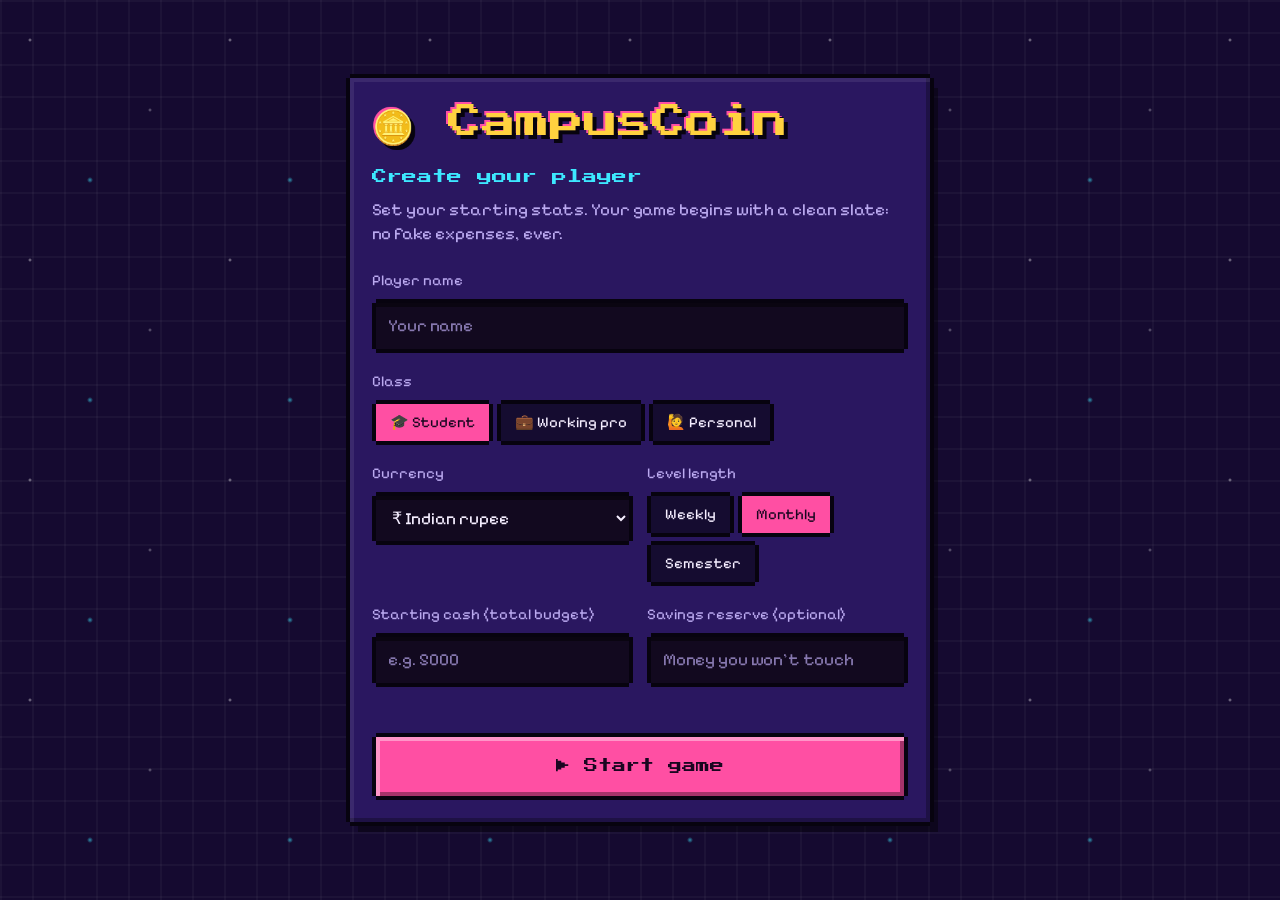
==== index.html @ 266d63a6 "Rename index1.html to index.html" ====
<!DOCTYPE html>
<html lang="en" data-theme="arcade">
<head>
  <link rel="manifest" href="manifest.webmanifest">
  <meta charset="UTF-8">
<meta name="viewport" content="width=device-width, initial-scale=1">
<title>CampusCoin – level up your pocket money</title>
<link rel="preconnect" href="https://fonts.googleapis.com">
<link rel="preconnect" href="https://fonts.gstatic.com" crossorigin>
<link href="https://fonts.googleapis.com/css2?family=Press+Start+2P&family=Pixelify+Sans:wght@400;500;600;700&display=swap" rel="stylesheet">
<style>
/* =====================  GAME THEMES  ===================== */
:root,[data-theme=arcade]{
  --bg:#150A30; --panel:#2A1760; --edge:#07030F; --line:#4A2FA0;
  --ink:#F5EEFF; --ink2:#BBAAF0;
  --primary:#FF4FA3; --on-primary:#1A0620; --accent:#3DE8FF;
  --good:#5BFF8A; --warn:#FFD23F; --bad:#FF5A5F; --xp:#B388FF; --dark:#12091F;
}
[data-theme=forest]{
  --bg:#0C2016; --panel:#1B4030; --edge:#04100A; --line:#2F7A52;
  --ink:#EFFFE8; --ink2:#A9D6B0;
  --primary:#7BE04B; --on-primary:#0A1F0A; --accent:#6CD4FF;
  --good:#7BE04B; --warn:#FFD23F; --bad:#FF6B5E; --xp:#6CD4FF; --dark:#0A1F0A;
}
[data-theme=space]{
  --bg:#060E24; --panel:#112250; --edge:#030816; --line:#2A4BA8;
  --ink:#EAF2FF; --ink2:#9DB4E0;
  --primary:#FFB629; --on-primary:#241500; --accent:#3DA5FF;
  --good:#46F0B0; --warn:#FFB629; --bad:#FF6B81; --xp:#A78BFA; --dark:#050B1E;
}
:root{
  --pixel:'Press Start 2P','Courier New',monospace;
  --body:'Pixelify Sans','Courier New',ui-monospace,monospace;
  --pxedge:0 -4px 0 0 var(--edge),0 4px 0 0 var(--edge),-4px 0 0 0 var(--edge),4px 0 0 0 var(--edge);
  --bevel:inset 4px 4px 0 0 rgba(255,255,255,.08),inset -4px -4px 0 0 rgba(0,0,0,.28);
  --shade:color-mix(in srgb,var(--panel) 50%,#000);
}

*{box-sizing:border-box}
html{scroll-behavior:smooth}
body{
  margin:0;color:var(--ink);font-family:var(--body);font-size:17px;line-height:1.4;-webkit-font-smoothing:none;
  background-color:var(--bg);
  background-image:
    radial-gradient(2px 2px at 30px 40px,rgba(255,255,255,.55),transparent),
    radial-gradient(2px 2px at 150px 110px,rgba(255,255,255,.4),transparent),
    radial-gradient(3px 3px at 90px 180px,color-mix(in srgb,var(--accent) 60%,transparent),transparent),
    linear-gradient(rgba(255,255,255,.035) 2px,transparent 2px),
    linear-gradient(90deg,rgba(255,255,255,.035) 2px,transparent 2px);
  background-size:200px 220px,200px 220px,200px 220px,32px 32px,32px 32px;
}
[hidden]{display:none!important}
button,input,select{font:inherit;color:inherit}
button{cursor:pointer}
:focus-visible{outline:4px solid var(--accent);outline-offset:4px}
h1,h2,h3{font-family:var(--pixel);margin:0;font-weight:400;line-height:1.5}
.muted{color:var(--ink2)} .small{font-size:15px}
.row{display:flex;align-items:center;gap:10px} .between{justify-content:space-between} .wrap{flex-wrap:wrap}

/* panels */
.card{background:var(--panel);padding:22px;margin:4px;box-shadow:var(--pxedge),8px 10px 0 0 rgba(0,0,0,.4),var(--bevel)}
.card h2{font-size:13px;color:var(--warn);text-shadow:2px 2px 0 var(--edge);margin-bottom:18px;letter-spacing:.02em}

/* buttons */
.btn{
  border:0;background:var(--primary);color:var(--on-primary);font-family:var(--pixel);font-size:12px;padding:15px 20px;
  box-shadow:var(--pxedge),inset 4px 4px 0 0 color-mix(in srgb,var(--primary) 60%,#fff),inset -4px -4px 0 0 color-mix(in srgb,var(--primary) 65%,#000);
  transition:transform .06s;margin:4px;
}
.btn:hover{filter:brightness(1.1)}
.btn:active{transform:translateY(4px)}
.btn:disabled{opacity:.45;cursor:not-allowed;filter:none;transform:none}
.btn.sm{font-size:10px;padding:10px 12px}
.btn.sun{background:var(--warn);color:#2A1E00;box-shadow:var(--pxedge),inset 4px 4px 0 0 #FFF0A8,inset -4px -4px 0 0 #B88900}
.btn.ghost{background:var(--shade);color:var(--ink);box-shadow:var(--pxedge),inset 4px 4px 0 0 rgba(255,255,255,.12),inset -4px -4px 0 0 rgba(0,0,0,.35)}
.btn.danger{background:var(--bad);color:var(--dark);box-shadow:var(--pxedge),inset 4px 4px 0 0 #FFB3B6,inset -4px -4px 0 0 #A3262B}
.link{background:none;border:0;color:var(--accent);text-decoration:underline;padding:4px;font-size:15px}

/* fields */
label.f{display:block;font-size:15px;margin-bottom:8px;color:var(--ink2)}
input[type=text],input[type=number],input[type=date],select{
  width:calc(100% - 8px);margin:4px;border:0;border-radius:0;padding:11px 12px;background:var(--dark);color:var(--ink);font-size:17px;
  box-shadow:var(--pxedge),inset 0 4px 0 0 rgba(0,0,0,.45);
}
input:focus,select:focus{outline:none;box-shadow:0 -4px 0 0 var(--accent),0 4px 0 0 var(--accent),-4px 0 0 0 var(--accent),4px 0 0 0 var(--accent),inset 0 4px 0 0 rgba(0,0,0,.45)}
input::placeholder{color:color-mix(in srgb,var(--ink2) 70%,transparent)}
input[type=date]{color-scheme:dark}
.field{margin-bottom:18px}
.two{display:grid;grid-template-columns:1fr 1fr;gap:14px}
.chips{display:flex;flex-wrap:wrap;gap:12px;padding:4px}
.chip{border:0;background:var(--shade);color:var(--ink);padding:8px 14px;font-size:15px;box-shadow:var(--pxedge)}
.chip[aria-pressed=true]{background:var(--primary);color:var(--on-primary)}
.err{color:var(--bad);font-size:15px;min-height:22px;margin:6px 0 0}

/* setup */
#setup{min-height:100vh;display:grid;place-items:center;padding:28px 20px}
.setup-card{width:100%;max-width:580px}
.title-logo{font-family:var(--pixel);font-size:clamp(22px,6vw,34px);color:var(--warn);text-shadow:4px 4px 0 var(--edge),-2px -2px 0 var(--primary);line-height:1.3}
.setup-card h1{font-size:15px;color:var(--accent);margin:22px 0 10px}
.blink{animation:blink 1.1s steps(2,start) infinite}
@keyframes blink{50%{opacity:0}}

/* HUD header */
.hud{max-width:1180px;margin:22px auto 0;padding:14px 18px;display:flex;align-items:center;justify-content:space-between;gap:14px;flex-wrap:wrap;
  background:var(--panel);box-shadow:var(--pxedge),8px 10px 0 0 rgba(0,0,0,.4),var(--bevel);width:calc(100% - 48px)}
.brand{display:flex;align-items:center;gap:12px;font-family:var(--pixel);font-size:15px;color:var(--warn);text-shadow:3px 3px 0 var(--edge)}
.coin{font-size:26px;text-shadow:none;animation:spin 3s steps(6) infinite}
@keyframes spin{0%,100%{transform:scaleX(1)}50%{transform:scaleX(.15)}}
.me{display:flex;align-items:center;gap:14px;flex:1;min-width:260px;justify-content:flex-end}
.avatar-btn{width:58px;height:58px;border:0;background:var(--dark);display:grid;place-items:center;padding:0;font-size:32px;flex:none;box-shadow:var(--pxedge),inset 0 4px 0 rgba(0,0,0,.4);margin:4px}
.lvl{min-width:180px;max-width:280px;flex:1}
.lvl b{font-family:var(--pixel);font-size:10px;font-weight:400;display:block;line-height:1.5;color:var(--ink)}
.streak{background:var(--warn);color:#2A1E00;padding:8px 12px;font-family:var(--pixel);font-size:12px;white-space:nowrap;box-shadow:var(--pxedge);margin:4px}
.iconbtn{border:0;background:var(--shade);width:46px;height:46px;font-size:20px;box-shadow:var(--pxedge);margin:4px}
.iconbtn:active{transform:translateY(3px)}

/* striped pixel bars (xp, hp, quests, goals) */
.xpbar,.mini,.qbar,.hp,.vs .bar{background:var(--dark);box-shadow:var(--pxedge),inset 0 4px 0 rgba(0,0,0,.45);position:relative;margin-left:4px;margin-right:4px}
.xpbar{height:16px;margin-top:8px;margin-bottom:6px}
.mini{height:16px;margin-top:10px;margin-bottom:6px}
.qbar{height:12px;margin-top:10px;max-width:230px}
.xpfill,.mini>i,.qbar>i,.hp-fill{
  display:block;height:100%;transition:width .5s steps(12);
  background-image:repeating-linear-gradient(90deg,transparent 0 12px,rgba(0,0,0,.3) 12px 14px),linear-gradient(rgba(255,255,255,.35) 0 4px,transparent 4px);
}
.xpfill{background-color:var(--xp)}
.mini>i{background-color:var(--good)} .mini>i.over{background-color:var(--bad)}
.qbar>i{background-color:var(--xp)}

/* tabs */
.tabs{max-width:1180px;margin:24px auto 0;padding:0 24px;display:flex;gap:16px;flex-wrap:wrap}
.tab{position:relative;border:0;background:var(--shade);color:var(--ink2);padding:12px 18px;font-family:var(--pixel);font-size:11px;display:flex;align-items:center;gap:9px;box-shadow:var(--pxedge);margin:4px}
.tab .ti{font-size:18px}
.tab[aria-selected=true]{background:var(--primary);color:var(--on-primary)}
.dot{position:absolute;top:-8px;right:-8px;width:16px;height:16px;background:var(--bad);box-shadow:0 0 0 4px var(--edge);animation:blink 1s steps(2,start) infinite}
@media(max-width:760px){
  body{padding-bottom:96px}
  .hud{width:calc(100% - 32px)}
  .tabs{position:fixed;left:0;right:0;bottom:0;margin:0;padding:12px 14px calc(12px + env(safe-area-inset-bottom,0px));background:var(--panel);box-shadow:0 -4px 0 0 var(--edge);z-index:30;justify-content:space-around;gap:6px;flex-wrap:nowrap}
  .tab{flex-direction:column;gap:4px;padding:8px 8px;font-size:8px;flex:1;justify-content:center;margin:0}
  .tab .ti{font-size:22px}
  .two{grid-template-columns:1fr}
  .two.keep{grid-template-columns:1fr 1fr}
}

/* layout */
.panels{max-width:1180px;margin:22px auto 70px;padding:0 20px}
.panel{display:none;grid-template-columns:minmax(0,1fr) minmax(0,1fr);gap:30px;align-items:start}
.panel.on{display:grid}
.stack{display:grid;gap:30px}
@media(max-width:880px){.panel{grid-template-columns:1fr}}

/* hero */
.buddy-row{display:flex;gap:18px;align-items:center;margin-bottom:22px}
.buddy{position:relative;flex:none;width:84px;height:84px;background:var(--dark);display:grid;place-items:center;font-size:46px;margin:4px;
  box-shadow:0 -4px 0 0 var(--mood),0 4px 0 0 var(--mood),-4px 0 0 0 var(--mood),4px 0 0 0 var(--mood),inset 0 4px 0 rgba(0,0,0,.4)}
.buddy .mood{position:absolute;right:-12px;bottom:-12px;font-size:22px;background:var(--panel);width:34px;height:34px;display:grid;place-items:center;box-shadow:var(--pxedge)}
.buddy:not(.static){animation:bob 1.6s steps(2) infinite}
@keyframes bob{50%{transform:translateY(-4px)}}
.bubble{position:relative;background:var(--dark);padding:12px 16px;font-size:17px;box-shadow:var(--pxedge);margin:4px}
.bubble::before{content:"";position:absolute;left:-14px;top:50%;margin-top:-6px;width:8px;height:12px;background:var(--dark);box-shadow:-4px 0 0 var(--dark)}
.hp-label{font-family:var(--pixel);font-size:12px;color:var(--bad)}
.lives{font-size:20px;letter-spacing:2px}
.lives .off{filter:grayscale(1) brightness(.5)}
.hp-num{font-family:var(--pixel);font-size:clamp(24px,6vw,36px);margin:14px 0 6px;color:var(--ink);text-shadow:4px 4px 0 var(--edge);line-height:1.3}
.hp{height:34px;margin-top:14px;margin-bottom:10px}
.hp-fill{background-color:var(--good)}
.hp-fill.mid{background-color:var(--warn)} .hp-fill.low{background-color:var(--bad)}
.stats{display:grid;grid-template-columns:repeat(4,1fr);gap:16px;margin-top:20px}
.stat{background:var(--dark);padding:10px 12px;box-shadow:var(--pxedge);margin:4px}
.stat span{display:block;font-size:14px;color:var(--ink2)}
.stat b{display:block;font-family:var(--pixel);font-weight:400;font-size:11px;margin-top:6px;overflow:hidden;text-overflow:ellipsis;line-height:1.5}
@media(max-width:560px){.stats{grid-template-columns:1fr 1fr}}
.today{margin-top:22px;padding-top:16px;border-top:4px dashed var(--line)}
.today b{font-family:var(--pixel);font-weight:400;font-size:11px}
.banner{background:var(--warn);color:#2A1E00;padding:12px 14px;margin-top:16px;box-shadow:var(--pxedge)}

/* log expense */
.cats{display:grid;grid-template-columns:repeat(3,1fr);gap:14px;padding:4px}
@media(min-width:520px){.cats{grid-template-columns:repeat(6,1fr)}}
@media(min-width:881px) and (max-width:1100px){.cats{grid-template-columns:repeat(3,1fr)}}
.cat{border:0;background:var(--shade);padding:9px 2px;text-align:center;font-size:13px;box-shadow:var(--pxedge)}
.cat span{display:block;font-size:22px;line-height:1.3}
.cat[aria-pressed=true]{background:var(--primary);color:var(--on-primary)}

/* history */
.tx{display:flex;align-items:center;gap:14px;padding:12px 0;border-top:4px dotted var(--line)}
.tx:first-child{border-top:0;padding-top:0}
.tx .ic{width:46px;height:46px;display:grid;place-items:center;font-size:22px;flex:none;box-shadow:var(--pxedge);margin:4px}
.tx .mid{flex:1;min-width:0}
.tx .mid b{display:block;white-space:nowrap;overflow:hidden;text-overflow:ellipsis;font-weight:600}
.tx .amt{font-family:var(--pixel);font-size:11px;white-space:nowrap;color:var(--bad)}
.x{border:0;background:none;font-size:18px;color:var(--ink2);padding:4px 8px}
.x:hover{color:var(--bad)}
.empty{text-align:center;padding:22px 8px;color:var(--ink2)}
.empty big{display:block;font-size:38px;margin-bottom:8px}

/* charts */
.seg{display:inline-flex;gap:10px;padding:4px}
.seg button{border:0;background:var(--shade);color:var(--ink2);padding:7px 12px;font-family:var(--pixel);font-size:9px;box-shadow:var(--pxedge)}
.seg button[aria-pressed=true]{background:var(--primary);color:var(--on-primary)}
.chart{display:flex;gap:22px;align-items:center;flex-wrap:wrap;justify-content:center;margin-top:10px}
.pie{width:230px;height:230px;position:relative;flex:none}
.pie svg{width:100%;height:100%;overflow:visible}
.pie path{stroke:var(--edge);stroke-width:2.6;cursor:pointer;transform-origin:60px 60px;transition:transform .12s steps(2),opacity .12s}
.pie path:hover,.pie path.on{transform:scale(1.05)}
.pie.dim path:not(.on){opacity:.35}
.pie-c{position:absolute;inset:0;display:grid;place-content:center;text-align:center;pointer-events:none}
.pie-c b{font-family:var(--pixel);font-weight:400;font-size:12px;margin-top:4px}
.legend{display:grid;gap:6px;flex:1;min-width:160px}
.lg{display:flex;align-items:center;gap:10px;background:none;border:0;text-align:left;padding:5px 8px;font-size:16px}
.lg:hover,.lg.on{background:var(--dark)}
.lg i{width:16px;height:16px;flex:none;box-shadow:0 0 0 3px var(--edge)}
.lg span:last-child{margin-left:auto;color:var(--ink2)}
.readout{margin-top:18px;text-align:center;color:var(--ink2);min-height:24px;font-size:16px}
.hbars{display:grid;gap:14px;margin-top:10px}
.hb{display:grid;grid-template-columns:104px 1fr auto;gap:12px;align-items:center;background:none;border:0;padding:0;text-align:left;font-size:15px}
.hb .tr{height:18px;background:var(--dark);box-shadow:var(--pxedge);margin:0 4px}
.hb .tr i{display:block;height:100%;transition:width .5s steps(10)}
.hb.on .tr{box-shadow:0 -4px 0 0 var(--accent),0 4px 0 0 var(--accent),-4px 0 0 0 var(--accent),4px 0 0 0 var(--accent)}

.wplot{position:relative;height:160px;display:flex;gap:12px;align-items:flex-end;margin:10px 4px 0;padding-top:6px}
.wcol{flex:1;height:100%;display:flex;align-items:flex-end}
.wbar{width:100%;background:var(--primary);min-height:4px;opacity:.6;box-shadow:var(--pxedge);transition:height .5s steps(10)}
.wbar.today{opacity:1}
.wbar.over{background:var(--bad)}
.wline{position:absolute;left:0;right:0;border-top:4px dashed var(--good);pointer-events:none}
.wlab{display:grid;grid-template-columns:repeat(7,1fr);gap:12px;text-align:center;margin:12px 4px 0;font-size:14px;color:var(--ink2)}
.wlab small{display:block;font-size:13px}
.legend-note{display:flex;gap:16px;flex-wrap:wrap;margin-top:14px;font-size:14px;color:var(--ink2)}
.legend-note i{display:inline-block;width:18px;height:0;border-top:4px dashed var(--good);vertical-align:middle;margin-right:6px}

.facts{display:grid;grid-template-columns:1fr 1fr;gap:16px}
.fact{background:var(--dark);padding:12px 14px;box-shadow:var(--pxedge);margin:4px}
.fact span{font-size:14px;color:var(--ink2);display:block}
.fact b{display:block;font-family:var(--pixel);font-weight:400;font-size:11px;margin:6px 0 2px;overflow:hidden;text-overflow:ellipsis;white-space:nowrap;line-height:1.6}

.vs{display:grid;gap:16px;margin:8px 0}
.vs .bar{height:34px;margin:0 4px}
.vs .bar i{display:block;height:100%;transition:width .5s steps(10)}
.vs .bar span{position:absolute;left:12px;top:0;line-height:34px;font-size:15px;color:var(--ink);text-shadow:2px 2px 0 var(--edge)}

/* quests / loot box */
.chest{display:flex;align-items:center;gap:18px;background:var(--dark);padding:16px;margin:4px;box-shadow:var(--pxedge)}
.chest .big{font-size:50px;line-height:1}
.chest.ready .big{animation:wiggle 1.2s steps(4) infinite}
@keyframes wiggle{0%,100%{transform:rotate(0)}25%{transform:rotate(-10deg)}75%{transform:rotate(10deg)}}
.chest b{font-family:var(--pixel);font-weight:400;font-size:11px;line-height:1.6}
.quest{display:flex;gap:14px;align-items:center;padding:14px 0;border-top:4px dotted var(--line)}
.quest:first-of-type{border-top:0;padding-top:4px}
.quest .q{flex:1;min-width:0}
.quest .q b{display:block;font-weight:600}
.tag{display:inline-block;font-size:13px;background:var(--dark);padding:1px 9px;margin-right:8px;color:var(--accent)}
.done-tag{color:var(--good);font-family:var(--pixel);font-size:9px;white-space:nowrap;line-height:1.5}

/* goals */
.goal{background:var(--dark);padding:16px;margin:4px 4px 22px;box-shadow:var(--pxedge)}
.goal.reached{box-shadow:0 -4px 0 0 var(--good),0 4px 0 0 var(--good),-4px 0 0 0 var(--good),4px 0 0 0 var(--good)}
.goal-add{display:flex;gap:8px;margin-top:14px;align-items:center}
.goal-add input{margin:4px;padding:8px 10px}

/* trophies */
.badges{display:grid;grid-template-columns:repeat(auto-fill,minmax(122px,1fr));gap:16px;padding:4px}
.badge{padding:14px 8px;text-align:center;background:var(--dark);box-shadow:var(--pxedge)}
.badge .e{font-size:30px;display:block}
.badge b{display:block;font-size:15px;line-height:1.2;margin-top:6px;font-weight:600}
.badge small{display:block;color:var(--ink2);font-size:13px;line-height:1.25;margin-top:4px}
.badge.on{box-shadow:0 -4px 0 0 var(--warn),0 4px 0 0 var(--warn),-4px 0 0 0 var(--warn),4px 0 0 0 var(--warn)}
.badge.locked .e{filter:grayscale(1) brightness(.6)}
.badge.locked{opacity:.8}

/* customise */
.themes{display:grid;grid-template-columns:repeat(3,1fr);gap:16px;padding:4px}
.theme-opt{border:0;background:var(--dark);padding:10px;font-family:var(--pixel);font-size:9px;text-align:center;box-shadow:var(--pxedge);line-height:1.6}
.theme-opt[aria-pressed=true]{box-shadow:0 -4px 0 0 var(--warn),0 4px 0 0 var(--warn),-4px 0 0 0 var(--warn),4px 0 0 0 var(--warn)}
.sw{display:flex;height:26px;margin-bottom:8px}
.sw i{flex:1}
.avatars{display:grid;grid-template-columns:repeat(4,1fr);gap:14px;padding:4px}
.av{border:0;background:var(--dark);padding:10px 2px;text-align:center;font-size:13px;box-shadow:var(--pxedge)}
.av span{display:block;font-size:32px;line-height:1.3}
.av[aria-pressed=true]{box-shadow:0 -4px 0 0 var(--warn),0 4px 0 0 var(--warn),-4px 0 0 0 var(--warn),4px 0 0 0 var(--warn)}
.av:disabled{opacity:.5;cursor:not-allowed}
.av:disabled span{filter:grayscale(1)}

/* toasts, banner, dialog */
#toasts{position:fixed;right:18px;top:18px;display:grid;gap:12px;z-index:60;max-width:calc(100vw - 36px);pointer-events:none}
.toast{background:var(--dark);color:var(--ink);padding:10px 16px;font-size:16px;box-shadow:var(--pxedge),6px 6px 0 rgba(0,0,0,.4);animation:pop .2s steps(3)}
.toast.good{color:var(--good)} .toast.bad{color:var(--bad)} .toast.up{color:var(--xp)}
@keyframes pop{from{transform:translateY(-12px);opacity:0}to{transform:none;opacity:1}}
#banner{position:fixed;inset:0;display:grid;place-items:center;z-index:80;pointer-events:none}
.ban{background:var(--panel);padding:28px 34px;text-align:center;max-width:calc(100vw - 40px);box-shadow:var(--pxedge),10px 12px 0 0 rgba(0,0,0,.5),var(--bevel);animation:slam .5s steps(5)}
.ban .bi{font-size:44px}
.ban h3{font-size:clamp(16px,4.5vw,28px);color:var(--warn);text-shadow:4px 4px 0 var(--edge);margin:10px 0}
.ban p{margin:0;font-size:18px;color:var(--ink)}
@keyframes slam{0%{transform:scale(2.4);opacity:0}70%{transform:scale(.94);opacity:1}100%{transform:scale(1)}}
dialog{border:0;padding:26px;max-width:520px;width:calc(100% - 40px);background:var(--panel);color:var(--ink);box-shadow:var(--pxedge),10px 12px 0 0 rgba(0,0,0,.5),var(--bevel)}
dialog::backdrop{background:rgba(5,2,15,.7)}
dialog h2{font-size:15px;color:var(--warn);margin-bottom:12px}
#confetti{position:fixed;inset:0;width:100%;height:100%;pointer-events:none;z-index:90}
@media(prefers-reduced-motion:reduce){*{transition:none!important;animation:none!important;scroll-behavior:auto!important}}
</style>
</head>
<body>

<!-- ===================== TITLE / SETUP ===================== -->
<div id="setup" hidden>
  <div class="card setup-card">
    <div class="title-logo">🪙 CampusCoin</div>
    <h1>Create your player</h1>
    <p class="muted" style="margin:0 0 24px">Set your starting stats. Your game begins with a clean slate: no fake expenses, ever.</p>

    <div class="field">
      <label class="f" for="s-name">Player name</label>
      <input id="s-name" type="text" maxlength="30" placeholder="Your name" autocomplete="given-name">
    </div>
    <div class="field">
      <label class="f" id="s-role-l">Class</label>
      <div class="chips" role="group" aria-labelledby="s-role-l" id="s-role">
        <button type="button" class="chip" data-v="Student" aria-pressed="true">🎓 Student</button>
        <button type="button" class="chip" data-v="Working professional" aria-pressed="false">💼 Working pro</button>
        <button type="button" class="chip" data-v="Personal use" aria-pressed="false">🙋 Personal</button>
      </div>
    </div>
    <div class="two">
      <div class="field">
        <label class="f" for="s-cur">Currency</label>
        <select id="s-cur">
          <option value="INR">₹ Indian rupee</option><option value="USD">$ US dollar</option>
          <option value="EUR">€ Euro</option><option value="GBP">£ British pound</option>
        </select>
      </div>
      <div class="field">
        <label class="f" id="s-per-l">Level length</label>
        <div class="chips" role="group" aria-labelledby="s-per-l" id="s-per">
          <button type="button" class="chip" data-v="weekly" aria-pressed="false">Weekly</button>
          <button type="button" class="chip" data-v="monthly" aria-pressed="true">Monthly</button>
          <button type="button" class="chip" data-v="semester" aria-pressed="false">Semester</button>
        </div>
      </div>
    </div>
    <div class="two">
      <div class="field">
        <label class="f" for="s-budget">Starting cash (total budget)</label>
        <input id="s-budget" type="number" inputmode="decimal" min="1" step="any" placeholder="e.g. 5000">
      </div>
      <div class="field">
        <label class="f" for="s-res">Savings reserve (optional)</label>
        <input id="s-res" type="number" inputmode="decimal" min="0" step="any" placeholder="Money you won't touch">
      </div>
    </div>
    <p class="err" id="s-err" role="alert"></p>
    <button class="btn" id="s-go" style="width:calc(100% - 8px);font-size:14px;padding:20px">▶ Start game</button>
  </div>
</div>

<!-- ===================== GAME ===================== -->
<div id="app" hidden>
  <header class="hud">
    <div class="brand"><span class="coin" aria-hidden="true">🪙</span>CampusCoin</div>
    <div class="me">
      <button class="avatar-btn" id="avatar-btn" aria-label="Customise your buddy and theme"><span id="avatar-face">🐣</span></button>
      <div class="lvl" id="lvl"></div>
      <div class="streak" id="streak" title="Days in a row you checked in and stayed under your daily allowance"></div>
      <button class="iconbtn" id="sound-btn" aria-label="Toggle sound effects">🔇</button>
      <button class="iconbtn" id="open-settings" aria-label="Settings">⚙️</button>
    </div>
  </header>

  <nav class="tabs" role="tablist" aria-label="Sections">
    <button class="tab" role="tab" data-tab="home"><span class="ti">🏠</span>Base</button>
    <button class="tab" role="tab" data-tab="charts"><span class="ti">📊</span>Stats</button>
    <button class="tab" role="tab" data-tab="quests"><span class="ti">⚔️</span>Quests<i class="dot" id="quest-dot" hidden></i></button>
    <button class="tab" role="tab" data-tab="goals"><span class="ti">🎒</span>Loot</button>
  </nav>

  <main class="panels">
    <!-- BASE -->
    <section class="panel" data-panel="home">
      <div class="stack">
        <article class="card" id="hero" aria-label="Cash HP"></article>
        <article class="card" aria-labelledby="add-h">
          <div class="row between wrap" style="margin-bottom:14px">
            <h2 id="add-h" style="margin:0">Log expense</h2>
            <button class="btn sm sun" id="nospend">Spent nothing today</button>
          </div>
          <form id="add-form" autocomplete="off" novalidate>
            <div class="two keep">
              <div class="field">
                <label class="f" for="e-amt">Amount</label>
                <input id="e-amt" type="number" inputmode="decimal" min="0.01" step="any" placeholder="0">
              </div>
              <div class="field">
                <label class="f" for="e-date">Date</label>
                <input id="e-date" type="date">
              </div>
            </div>
            <div class="field">
              <label class="f" id="e-cat-l">Category</label>
              <div class="cats" id="e-cats" role="group" aria-labelledby="e-cat-l"></div>
            </div>
            <div class="field">
              <label class="f" for="e-note">Note (optional)</label>
              <input id="e-note" type="text" maxlength="60" placeholder="Canteen lunch, auto fare, notebook…">
            </div>
            <p class="err" id="e-err" role="alert" style="margin:0 0 8px"></p>
            <button class="btn" type="submit" style="width:calc(100% - 8px)">Log it</button>
          </form>
        </article>
      </div>
      <div class="stack">
        <article class="card" aria-labelledby="tx-h">
          <div class="row between wrap">
            <h2 id="tx-h">Expense history</h2>
            <span class="small muted" id="tx-filter"></span>
          </div>
          <div id="tx"></div>
        </article>
      </div>
    </section>

    <!-- STATS -->
    <section class="panel" data-panel="charts">
      <div class="stack">
        <article class="card" id="chartCard" aria-label="Spending by category"></article>
        <article class="card" aria-labelledby="p-h"><h2 id="p-h">Rival: past you</h2><div id="past"></div></article>
      </div>
      <div class="stack">
        <article class="card" aria-labelledby="w-h"><h2 id="w-h">Last 7 days</h2><div id="week"></div></article>
        <article class="card" aria-labelledby="f-h"><h2 id="f-h">Player stats</h2><div id="facts"></div></article>
      </div>
    </section>

    <!-- QUESTS -->
    <section class="panel" data-panel="quests">
      <div class="stack">
        <article class="card" aria-labelledby="ch-h"><h2 id="ch-h">Daily loot box</h2><div id="chest"></div></article>
        <article class="card" aria-labelledby="q-h"><h2 id="q-h">Quest log</h2><div id="quests"></div></article>
      </div>
      <div class="stack">
        <article class="card" aria-labelledby="b-h"><h2 id="b-h">Trophy room</h2><div class="badges" id="badges"></div></article>
      </div>
    </section>

    <!-- LOOT -->
    <section class="panel" data-panel="goals">
      <div class="stack">
        <article class="card" aria-labelledby="g-h"><h2 id="g-h">Loot goals</h2><div id="goals"></div></article>
      </div>
      <div class="stack">
        <article class="card" aria-labelledby="ng-h">
          <h2 id="ng-h">New loot goal</h2>
          <form id="goal-form" autocomplete="off">
            <div class="field"><label class="f" for="g-name">What do you want?</label>
              <input id="g-name" type="text" maxlength="40" placeholder="Headphones, trip, laptop…"></div>
            <div class="field"><label class="f" for="g-target">Price</label>
              <input id="g-target" type="number" inputmode="decimal" min="1" step="any" placeholder="0"></div>
            <p class="err" id="g-err" role="alert" style="margin:0 0 8px"></p>
            <button class="btn" type="submit" style="width:calc(100% - 8px)">Add goal</button>
          </form>
          <p class="small muted" style="margin:18px 4px 0">Money you stash in a goal leaves your spendable balance, so it's really saved. Remove a goal and the money comes back.</p>
        </article>
      </div>
    </section>
  </main>
</div>

<!-- customise -->
<dialog id="custom">
  <h2>Customise</h2>
  <div class="field"><label class="f">World</label>
    <div class="themes" id="themes">
      <button class="theme-opt" data-theme-pick="arcade"><div class="sw"><i style="background:#150A30"></i><i style="background:#FF4FA3"></i><i style="background:#3DE8FF"></i></div>Arcade</button>
      <button class="theme-opt" data-theme-pick="forest"><div class="sw"><i style="background:#0C2016"></i><i style="background:#7BE04B"></i><i style="background:#6CD4FF"></i></div>Forest</button>
      <button class="theme-opt" data-theme-pick="space"><div class="sw"><i style="background:#060E24"></i><i style="background:#FFB629"></i><i style="background:#3DA5FF"></i></div>Space</button>
    </div>
  </div>
  <div class="field"><label class="f">Your buddy · unlock more by levelling up</label>
    <div class="avatars" id="avatars"></div></div>
  <button class="btn" id="c-close" style="width:calc(100% - 8px)">Done</button>
</dialog>

<!-- settings -->
<dialog id="settings">
  <h2>Settings</h2>
  <p class="muted small" style="margin-top:0">Starting a new level keeps your expense history, goals, XP and trophies. Only the budget and the clock reset.</p>
  <div class="two keep">
    <div class="field"><label class="f" for="n-cur">Currency</label>
      <select id="n-cur"><option value="INR">₹ Rupee</option><option value="USD">$ Dollar</option><option value="EUR">€ Euro</option><option value="GBP">£ Pound</option></select></div>
    <div class="field"><label class="f" for="n-per">Level length</label>
      <select id="n-per"><option value="weekly">Weekly</option><option value="monthly">Monthly</option><option value="semester">Semester</option></select></div>
    <div class="field"><label class="f" for="n-budget">New budget</label><input id="n-budget" type="number" min="1" step="any"></div>
    <div class="field"><label class="f" for="n-res">Savings reserve</label><input id="n-res" type="number" min="0" step="any"></div>
  </div>
  <p class="err" id="n-err" role="alert"></p>
  <div class="row wrap">
    <button class="btn" id="n-start">New level</button>
    <button class="btn ghost" id="n-close">Close</button>
  </div>
  <hr style="border:0;border-top:4px dashed var(--line);margin:24px 0">
  <button class="btn danger sm" id="n-reset">Erase save and restart</button>
</dialog>

<div id="toasts" aria-live="polite"></div>
<div id="banner" role="status" aria-live="assertive"></div>
<canvas id="confetti" hidden></canvas>

<script>
/* =====================================================
   CampusCoin (game edition) – everything is stored in
   your browser (localStorage). No server, no sample data.
   ===================================================== */
const KEY = 'campuscoin.v1';
const OLD_KEY = 'mintquest.v1';
const THEME_KEY = 'campuscoin.gametheme';
const THEMES = ['arcade','forest','space'];

const CATS = [
  {id:'food',      name:'Food',      icon:'🍜', color:'#FF8A3D'},
  {id:'transport', name:'Transport', icon:'🚌', color:'#3DA5FF'},
  {id:'study',     name:'Study',     icon:'📚', color:'#B388FF'},
  {id:'fun',       name:'Fun',       icon:'🎮', color:'#FF4FA3'},
  {id:'shopping',  name:'Shopping',  icon:'🛍️', color:'#2DD4BF'},
  {id:'other',     name:'Other',     icon:'✨', color:'#9AA7C2'}
];
const PERIOD_DAYS = {weekly:7, monthly:30, semester:120};
const LOCALES = {INR:'en-IN', USD:'en-US', EUR:'de-DE', GBP:'en-GB'};
const TITLES = ['Rookie','Canteen hero','Budget ninja','Coin hunter','Semester boss','Money mage','Campus legend'];
const AVATARS = [['🐣','Chick',1],['🦊','Fox',2],['🐼','Panda',3],['🐯','Tiger',4],['🐲','Dragon',5],['🦄','Unicorn',7],['👑','Crown',10]];

const ACHIEVEMENTS = [
  {id:'first',  icon:'🪙', name:'First coin',     desc:'Log your first expense',    test:s=>s.expenses.length>=1},
  {id:'ten',    icon:'📒', name:'Ten down',       desc:'Log 10 expenses',           test:s=>s.expenses.length>=10},
  {id:'fifty',  icon:'📚', name:'Ledger legend',  desc:'Log 50 expenses',           test:s=>s.expenses.length>=50},
  {id:'notes',  icon:'📝', name:'Note taker',     desc:'Add notes to 10 expenses',  test:s=>s.expenses.filter(e=>e.note).length>=10},
  {id:'cats',   icon:'🌈', name:'Well rounded',   desc:'Use 5 categories',          test:s=>new Set(s.expenses.map(e=>e.cat)).size>=5},
  {id:'ghost',  icon:'👻', name:'Ghost wallet',   desc:'Have a no-spend day',       test:s=>s.nospend.length>=1},
  {id:'s3',     icon:'🔥', name:'On a roll',      desc:'3-day streak',              test:()=>streak()>=3},
  {id:'s7',     icon:'🌋', name:'Week warrior',   desc:'7-day streak',              test:()=>streak()>=7},
  {id:'s14',    icon:'☄️', name:'Unstoppable',    desc:'14-day streak',             test:()=>streak()>=14},
  {id:'goal',   icon:'🎯', name:'Dream big',      desc:'Create a loot goal',        test:s=>s.goals.length>=1},
  {id:'goal3',  icon:'🗺️', name:'Wish list',      desc:'Create 3 loot goals',       test:s=>s.goals.length>=3},
  {id:'reached',icon:'🏆', name:'Loot secured',   desc:'Fully fund a goal',         test:s=>s.goals.some(g=>g.reachedOn)},
  {id:'pace',   icon:'🧭', name:'Pace setter',    desc:'Past halfway with half your money left', test:()=>{const c=calc();return c.expensesCount>0&&c.elapsed>=c.days/2&&c.spendable>0&&c.balance/c.spendable>=.5}},
  {id:'beat',   icon:'🪞', name:'Beat past you',  desc:'Spend less than last week', test:()=>{const p=pastTotals();return p.prev>0&&p.cur<p.prev}},
  {id:'chest3', icon:'🎁', name:'Loot hunter',    desc:'Open 3 daily loot boxes',   test:s=>s.chests>=3},
  {id:'quests', icon:'⚔️', name:'Quest runner',   desc:'Claim 5 quests',            test:s=>Object.keys(s.claimed).length>=5},
  {id:'lvl5',   icon:'⭐', name:'Level 5',        desc:'Reach level 5',             test:s=>levelInfo(s.xp).lvl>=5},
  {id:'lvl8',   icon:'🌟', name:'Level 8',        desc:'Reach level 8',             test:s=>levelInfo(s.xp).lvl>=8}
];

/* ---------- helpers ---------- */
const $ = id => document.getElementById(id);
const esc = s => String(s).replace(/[&<>"']/g, c => ({'&':'&amp;','<':'&lt;','>':'&gt;','"':'&quot;',"'":'&#39;'}[c]));
const pad = n => String(n).padStart(2,'0');
const iso = d => `${d.getFullYear()}-${pad(d.getMonth()+1)}-${pad(d.getDate())}`;
const today = () => iso(new Date());
const parse = s => { const [y,m,d] = s.split('-').map(Number); return new Date(y,m-1,d); };
const addDays = (s,n) => { const d = parse(s); d.setDate(d.getDate()+n); return iso(d); };
const diffDays = (a,b) => Math.round((parse(a)-parse(b))/864e5);
const weekKey = s => addDays(s, -((parse(s).getDay()+6)%7));
const uid = () => Date.now().toString(36)+Math.random().toString(36).slice(2,7);
const catOf = id => CATS.find(c=>c.id===id) || CATS[5];
const short = n => n>=1000 ? (n/1000).toFixed(n>=10000?0:1).replace(/\.0$/,'')+'k' : String(Math.round(n));

let S = load();
let catPick = 'food', catFilter = null, tab = 'home';

function normalize(s){
  s.prefs = Object.assign({theme:null, avatar:'🐣', chart:'pie', sound:false}, s.prefs||{});
  s.expenses=s.expenses||[]; s.goals=s.goals||[]; s.nospend=s.nospend||[];
  s.xp=s.xp||0; s.claimed=s.claimed||{}; s.achievements=s.achievements||{}; s.xpDay=s.xpDay||{};
  s.chestDay=s.chestDay||null; s.chests=s.chests||0;
  return s;
}
function load(){
  try { const raw = localStorage.getItem(KEY) || localStorage.getItem(OLD_KEY); if (raw) { const s = JSON.parse(raw); if (s && s.profile) return normalize(s); } } catch(e){}
  return null;
}
function save(){ try { localStorage.setItem(KEY, JSON.stringify(S)); } catch(e){} }
function freshState(profile){ return normalize({profile}); }
const money = n => {
  const cur = S.profile.currency;
  return new Intl.NumberFormat(LOCALES[cur]||'en-US',{style:'currency',currency:cur,minimumFractionDigits:0,maximumFractionDigits:2}).format(n);
};

/* ---------- theme ---------- */
function applyTheme(){
  let t = (S && S.prefs.theme) || localStorage.getItem(THEME_KEY);
  if (!THEMES.includes(t)) t = 'arcade';      // older light/dark themes map to Arcade
  document.documentElement.dataset.theme = t;
}
function setTheme(t){
  localStorage.setItem(THEME_KEY, t);
  if (S) { S.prefs.theme = t; save(); }
  applyTheme(); renderCustom(); render();
}

/* ---------- sound (8-bit blips, off by default) ---------- */
let ac = null;
function tone(f,t0,d,type='square',v=.05){
  const o=ac.createOscillator(), g=ac.createGain(), t=ac.currentTime+t0;
  o.type=type; o.frequency.value=f;
  g.gain.setValueAtTime(v,t); g.gain.exponentialRampToValueAtTime(.0001,t+d);
  o.connect(g); g.connect(ac.destination); o.start(t); o.stop(t+d+.02);
}
function sfx(kind){
  if (!S || !S.prefs.sound) return;
  try { ac = ac || new (window.AudioContext||window.webkitAudioContext)(); if (ac.state==='suspended') ac.resume(); } catch(e){ return; }
  const m = {
    coin:[[988,0,.08],[1319,.08,.22]],
    claim:[[784,0,.1],[1047,.1,.25]],
    level:[[523,0,.12],[659,.12,.12],[784,.24,.12],[1047,.36,.4]],
    bad:[[196,0,.15,'sawtooth'],[147,.15,.25,'sawtooth']]
  };
  (m[kind]||[]).forEach(([f,t,d,ty])=>tone(f,t,d,ty||'square'));
}

/* ---------- game maths ---------- */
function levelInfo(xp){
  let lvl=1, need=100, rem=xp;
  while(rem>=need){ rem-=need; lvl++; need=100+(lvl-1)*40; }
  return {lvl, rem, need};
}
const titleFor = lvl => TITLES[Math.min(lvl-1, TITLES.length-1)];
function sumOn(d){ return S.expenses.filter(e=>e.date===d).reduce((a,e)=>a+e.amt,0); }
function hasCheckin(d){ return S.expenses.some(e=>e.date===d) || S.nospend.includes(d); }
function allowance(){ const p=S.profile; return Math.max(0,p.budget-p.reserve)/PERIOD_DAYS[p.period]; }
function dayKept(d){ return hasCheckin(d) && sumOn(d) <= allowance()+0.0001; }
function streak(){
  const t = today();
  if (hasCheckin(t) && !dayKept(t)) return 0;
  let d = dayKept(t) ? t : addDays(t,-1), n = 0;
  while (d >= S.profile.joined && dayKept(d)) { n++; d = addDays(d,-1); }
  return n;
}
function calc(){
  const p = S.profile, days = PERIOD_DAYS[p.period], t = today();
  const periodExp = S.expenses.filter(e=>e.date>=p.start);
  const spent = periodExp.reduce((a,e)=>a+e.amt,0);
  const setAside = S.goals.reduce((a,g)=>a+g.contribs.filter(c=>c.date>=p.start).reduce((x,c)=>x+c.amt,0),0);
  const spendable = Math.max(0,p.budget-p.reserve);
  const balance = spendable - spent - setAside;
  const elapsed = Math.max(0, diffDays(t,p.start));
  return {days, periodExp, spent, setAside, spendable, balance, elapsed, daysLeft:Math.max(0,days-elapsed), expensesCount:periodExp.length};
}
function pastTotals(){
  const t = today();
  const range = (a,b)=>S.expenses.filter(e=>e.date>=a&&e.date<=b).reduce((x,e)=>x+e.amt,0);
  return {cur:range(addDays(t,-6),t), prev:range(addDays(t,-13),addDays(t,-7))};
}
function catTotals(){
  const c = calc();
  return CATS.map(k=>({...k, v:c.periodExp.filter(e=>e.cat===k.id).reduce((a,e)=>a+e.amt,0)})).filter(k=>k.v>0).sort((a,b)=>b.v-a.v);
}

/* ---------- feedback: toasts, big banners, confetti, XP ---------- */
function toast(msg, kind=''){
  const el = document.createElement('div');
  el.className = 'toast '+kind; el.textContent = msg;
  const box = $('toasts');
  box.appendChild(el);
  while (box.children.length > 3) box.firstChild.remove();
  setTimeout(()=>el.remove(), 3000);
}
const annQ = []; let annBusy = false;
function announce(title, sub, icon='⭐', snd='level'){
  if (annQ.length < 3) annQ.push({title, sub, icon, snd});
  if (!annBusy) nextAnn();
}
function nextAnn(){
  const a = annQ.shift();
  if (!a) { annBusy = false; $('banner').innerHTML = ''; return; }
  annBusy = true;
  $('banner').innerHTML = `<div class="ban"><div class="bi" aria-hidden="true">${a.icon}</div><h3>${esc(a.title)}</h3><p>${esc(a.sub)}</p></div>`;
  sfx(a.snd);
  setTimeout(nextAnn, 1900);
}
function confetti(){
  if (matchMedia('(prefers-reduced-motion: reduce)').matches) return;
  const c = $('confetti'), ctx = c.getContext('2d');
  c.width = innerWidth; c.height = innerHeight; c.hidden = false;
  const colors = ['#FFD23F','#FF4FA3','#3DE8FF','#5BFF8A','#B388FF','#FF8A3D'];
  const ps = Array.from({length:90},()=>({x:innerWidth/2+(Math.random()-.5)*240, y:innerHeight*.4, vx:(Math.random()-.5)*14, vy:-Math.random()*13-4, s:8+Math.floor(Math.random()*3)*4, c:colors[Math.floor(Math.random()*colors.length)]}));
  let f = 0;
  (function tick(){
    ctx.clearRect(0,0,c.width,c.height);
    ps.forEach(p=>{ p.vy+=.4; p.x+=p.vx; p.y+=p.vy; ctx.fillStyle=p.c; ctx.fillRect(Math.round(p.x/4)*4,Math.round(p.y/4)*4,p.s,p.s); });
    if (++f < 95) requestAnimationFrame(tick); else { ctx.clearRect(0,0,c.width,c.height); c.hidden = true; }
  })();
}
function addXP(n, why){
  const before = levelInfo(S.xp).lvl;
  S.xp += n;
  const after = levelInfo(S.xp).lvl;
  toast(`+${n} XP${why?' · '+why:''}`, 'good');
  if (after > before) {
    announce('LEVEL UP!', `Level ${after} · ${titleFor(after)}`, '⬆️'); confetti();
    const unlocked = AVATARS.find(a=>a[2]===after);
    if (unlocked) announce('NEW BUDDY!', `${unlocked[0]} ${unlocked[1]} unlocked`, unlocked[0], 'claim');
  }
}
function checkAchievements(){
  let again = true, guard = 0;
  while (again && guard++ < 5) {
    again = false;
    ACHIEVEMENTS.forEach(a=>{
      if (!S.achievements[a.id] && a.test(S)) {
        S.achievements[a.id] = today(); again = true;
        announce('TROPHY UNLOCKED!', `${a.name}: ${a.desc}`, a.icon, 'claim'); confetti();
        addXP(20);
      }
    });
  }
}
function commit(){ checkAchievements(); save(); render(); }

/* ---------- quests & loot box ---------- */
function quests(){
  const t = today(), wk = weekKey(t);
  const week = Array.from({length:7},(_,i)=>addDays(wk,i)).filter(d=>d<=t);
  const keptWeek = week.filter(d=>dayKept(d)).length;
  const stashed = S.goals.some(g=>g.contribs.some(c=>c.date>=wk));
  const weekCats = new Set(S.expenses.filter(e=>e.date>=wk&&e.date<=t).map(e=>e.cat)).size;
  const todays = S.expenses.filter(e=>e.date===t);
  const list = [
    {id:'log3',  scope:'Daily',  key:t,  title:'Log 3 expenses',                    prog:Math.min(todays.length,3), goal:3, xp:25},
    {id:'under', scope:'Daily',  key:t,  title:'Stay under your daily allowance',   prog:dayKept(t)?1:0, goal:1, xp:30},
    {id:'note',  scope:'Daily',  key:t,  title:'Add a note to an expense',          prog:todays.some(e=>e.note)?1:0, goal:1, xp:15},
    {id:'week5', scope:'Weekly', key:wk, title:'Keep 5 days under your allowance',  prog:Math.min(keptWeek,5), goal:5, xp:60},
    {id:'stash', scope:'Weekly', key:wk, title:'Stash money into a loot goal',      prog:stashed?1:0, goal:1, xp:40},
    {id:'mix',   scope:'Weekly', key:wk, title:'Spend in 3 different categories',   prog:Math.min(weekCats,3), goal:3, xp:35}
  ];
  return list.map(q=>({...q, done:q.prog>=q.goal, claimed:!!S.claimed[q.id+':'+q.key]}));
}
const chestReady = () => S.chestDay !== today();

/* ---------- render ---------- */
function render(){
  renderHeader(); renderHero(); renderTx(); renderCharts(); renderWeek(); renderFacts(); renderPast();
  renderQuests(); renderBadges(); renderGoals(); renderNospend(); renderTabs();
}

function renderHeader(){
  const L = levelInfo(S.xp);
  $('lvl').innerHTML = `<b>LV ${L.lvl} ${esc(titleFor(L.lvl))}</b>
    <div class="xpbar" role="progressbar" aria-label="XP to next level" aria-valuemin="0" aria-valuemax="${L.need}" aria-valuenow="${L.rem}"><div class="xpfill" style="width:${L.rem/L.need*100}%"></div></div>
    <span class="small muted">${L.rem}/${L.need} XP</span>`;
  $('avatar-face').textContent = S.prefs.avatar;
  const s = streak();
  $('streak').textContent = `🔥 ${s}`;
  $('streak').setAttribute('aria-label', `${s} day streak`);
  $('sound-btn').textContent = S.prefs.sound ? '🔊' : '🔇';
  $('sound-btn').setAttribute('aria-pressed', S.prefs.sound);
}

function buddyMessage(c, pct, al, todaySpent){
  const streakN = streak(), name = esc(S.profile.name);
  if (c.daysLeft===0) return `Level complete, ${name}! Start a new one in settings.`;
  if (c.balance<0) return `Game over for the budget... but you can recover. Spend light for a few days.`;
  if (todaySpent > al+0.0001) return `Big spend today! Try a no-spend day tomorrow to heal.`;
  if (!c.expensesCount) return `Welcome, ${name}! Log your first expense to earn XP and start a streak.`;
  if (streakN>=3) return `🔥 ${streakN}-day streak! Keep the combo going, ${name}.`;
  if (pct<25) return `HP is low! Pick the cheap option today.`;
  const safe = c.balance/Math.max(1,c.daysLeft);
  return `Looking healthy! You can spend about ${money(safe)} a day from here.`;
}
function renderHero(){
  const c = calc(), p = S.profile;
  const pct = c.spendable>0 ? Math.max(0,Math.min(100,c.balance/c.spendable*100)) : 0;
  const cls = c.balance<0 || pct<20 ? 'low' : pct<50 ? 'mid' : '';
  const mood = c.balance<0 ? ['😵','var(--bad)'] : pct<25 ? ['😟','var(--bad)'] : pct<55 ? ['😐','var(--warn)'] : ['😄','var(--good)'];
  const lives = c.balance<=0 ? 0 : Math.max(1, Math.ceil(pct/20));
  const al = allowance(), todaySpent = sumOn(today());
  const tp = al>0 ? Math.min(100,todaySpent/al*100) : (todaySpent>0?100:0);
  const over = todaySpent > al+0.0001;
  const periodName = {weekly:'week',monthly:'month',semester:'semester'}[p.period];
  $('hero').innerHTML = `
    <div class="buddy-row">
      <div class="buddy ${c.balance<0?'static':''}" style="--mood:${mood[1]}" aria-hidden="true">${S.prefs.avatar}<span class="mood">${mood[0]}</span></div>
      <div class="bubble">${buddyMessage(c,pct,al,todaySpent)}</div>
    </div>
    <div class="row between wrap"><span class="hp-label">CASH HP</span>
      <span class="lives" role="img" aria-label="${lives} of 5 lives">${'❤️'.repeat(lives)}<span class="off">${'❤️'.repeat(5-lives)}</span></span></div>
    <div class="hp-num">${money(c.balance)}</div>
    <div class="small muted">${c.balance<0?'over budget':`spendable of ${money(c.spendable)}`} · ${c.daysLeft} day${c.daysLeft===1?'':'s'} left this ${periodName}</div>
    <div class="hp" role="progressbar" aria-label="Spendable balance" aria-valuemin="0" aria-valuemax="100" aria-valuenow="${Math.round(pct)}"><div class="hp-fill ${cls}" style="width:${pct}%"></div></div>
    <div class="stats">
      <div class="stat"><span>Total budget</span><b>${money(p.budget)}</b></div>
      <div class="stat"><span>Total spent</span><b>${money(c.spent)}</b></div>
      <div class="stat"><span>Set aside</span><b>${money(c.setAside)}</b></div>
      <div class="stat"><span>Reserve</span><b>${money(p.reserve)}</b></div>
    </div>
    <div class="today">
      <div class="row between wrap"><b>TODAY</b><span class="small" style="${over?'color:var(--bad)':'color:var(--ink2)'}">${money(todaySpent)} of ${money(al)} daily allowance</span></div>
      <div class="mini"><i class="${over?'over':''}" style="width:${tp}%"></i></div>
    </div>
    ${c.daysLeft===0?`<div class="banner">This level is over. Open settings (⚙️) to start a new one. Your history and XP carry over.</div>`:''}`;
}

function renderNospend(){
  const t = today(), b = $('nospend');
  const has = S.expenses.some(e=>e.date===t), done = S.nospend.includes(t);
  b.disabled = has || done;
  b.textContent = done ? 'No-spend day ✓' : 'Spent nothing today';
  b.title = has ? 'You already logged an expense today' : '';
}

function dayLabel(d){
  const t = today();
  if (d===t) return 'Today';
  if (d===addDays(t,-1)) return 'Yesterday';
  return parse(d).toLocaleDateString(undefined,{day:'numeric',month:'short'});
}
function renderTx(){
  const c = calc();
  let list = c.periodExp.slice().sort((a,b)=> b.date.localeCompare(a.date) || b.ts-a.ts);
  if (catFilter) list = list.filter(e=>e.cat===catFilter);
  $('tx-filter').innerHTML = catFilter ? `Showing ${esc(catOf(catFilter).name)} · <button class="link" data-act="clear-filter">clear</button>` : '';
  if (!list.length) {
    $('tx').innerHTML = `<div class="empty"><big>🧾</big>${c.periodExp.length?'No expenses in this category.':'Nothing logged yet. Your first expense earns XP and starts your streak.'}</div>`;
    return;
  }
  $('tx').innerHTML = list.slice(0,60).map(e=>{
    const k = catOf(e.cat);
    return `<div class="tx">
      <div class="ic" style="background:${k.color}55">${k.icon}</div>
      <div class="mid"><b>${esc(e.note||k.name)}</b><span class="small muted">${k.name} · ${dayLabel(e.date)}</span></div>
      <span class="amt">−${money(e.amt)}</span>
      <button class="x" data-act="del-exp" data-id="${e.id}" aria-label="Delete expense">✕</button>
    </div>`;
  }).join('') + (list.length>60?`<p class="small muted" style="margin:10px 0 0">Showing the latest 60.</p>`:'');
}

/* ----- charts ----- */
function polar(r,a){ return [60+r*Math.cos(a), 60+r*Math.sin(a)]; }
function slicePath(a0,a1,r0,r1){
  const large = a1-a0>Math.PI ? 1 : 0;
  const [x0,y0]=polar(r1,a0), [x1,y1]=polar(r1,a1);
  if (r0<=0) return `M60 60 L${x0} ${y0} A${r1} ${r1} 0 ${large} 1 ${x1} ${y1} Z`;
  const [x2,y2]=polar(r0,a1), [x3,y3]=polar(r0,a0);
  return `M${x0} ${y0} A${r1} ${r1} 0 ${large} 1 ${x1} ${y1} L${x2} ${y2} A${r0} ${r0} 0 ${large} 0 ${x3} ${y3} Z`;
}
function renderCharts(){
  const mode = S.prefs.chart, totals = catTotals(), total = totals.reduce((a,k)=>a+k.v,0);
  const toggle = `<div class="seg" role="group" aria-label="Chart type">${[['pie','Pie'],['donut','Donut'],['bars','Bars']].map(([m,l])=>`<button data-mode="${m}" aria-pressed="${mode===m}">${l}</button>`).join('')}</div>`;
  const head = `<div class="row between wrap" style="margin-bottom:14px"><h2 style="margin:0">Where it goes</h2>${toggle}</div>`;
  if (!totals.length) {
    $('chartCard').innerHTML = head + `<div class="empty" style="padding:34px 8px"><big>🥧</big>No spending yet. Log an expense and your pie chart appears here.</div>`;
    return;
  }
  let body;
  if (mode==='bars') {
    const max = totals[0].v;
    body = `<div class="hbars">${totals.map(k=>`<button class="hb ${catFilter===k.id?'on':''}" data-cat="${k.id}"><span>${k.icon} ${k.name}</span><span class="tr"><i style="width:${k.v/max*100}%;background:${k.color}"></i></span><span>${money(k.v)}</span></button>`).join('')}</div>`;
  } else {
    const r0 = mode==='donut' ? 30 : 0;
    let a = -Math.PI/2;
    const paths = totals.map(k=>{
      const sweep = Math.min(k.v/total*2*Math.PI, 2*Math.PI-0.0005);
      const d = slicePath(a, a+sweep, r0, 52); a += sweep;
      return `<path class="${catFilter===k.id?'on':''}" data-cat="${k.id}" d="${d}" fill="${k.color}"><title>${k.name}: ${money(k.v)}</title></path>`;
    }).join('');
    body = `<div class="chart">
      <div class="pie ${catFilter?'dim':''}"><svg viewBox="0 0 120 120" shape-rendering="crispEdges" role="img" aria-label="Spending by category">${paths}</svg>
        ${mode==='donut'?`<div class="pie-c"><span class="small muted">Spent</span><b>${money(total)}</b></div>`:''}</div>
      <div class="legend">${totals.map(k=>`<button class="lg ${catFilter===k.id?'on':''}" data-cat="${k.id}"><i style="background:${k.color}"></i><span>${k.icon} ${k.name}</span><span>${Math.round(k.v/total*100)}%</span></button>`).join('')}</div></div>`;
  }
  $('chartCard').innerHTML = head + body + `<div class="readout" id="readout">${mode==='pie'?`Total spent ${money(total)}. `:''}Tap a slice to filter your history.</div>`;
}
function hoverCat(id){
  const el = $('readout'); if (!el) return;
  const totals = catTotals(), total = totals.reduce((a,k)=>a+k.v,0);
  if (!id) { el.textContent = (S.prefs.chart==='pie'?`Total spent ${money(total)}. `:'')+'Tap a slice to filter your history.'; return; }
  const k = totals.find(t=>t.id===id); if (!k) return;
  el.textContent = `${k.icon} ${k.name}: ${money(k.v)} (${Math.round(k.v/total*100)}% of spending)`;
}

function renderWeek(){
  const t = today(), al = allowance();
  const days = Array.from({length:7},(_,i)=>addDays(t,i-6));
  const vals = days.map(sumOn);
  if (!vals.some(v=>v>0)) { $('week').innerHTML = `<div class="empty"><big>📅</big>Your daily bars show up here once you log spending.</div>`; return; }
  const max = Math.max(...vals, al, 1);
  $('week').innerHTML = `
    <div class="wplot">
      ${vals.map((v,i)=>`<div class="wcol" title="${dayLabel(days[i])}: ${money(v)}"><div class="wbar ${v>al+0.0001?'over':''} ${days[i]===t?'today':''}" style="height:${v/max*100}%"></div></div>`).join('')}
      <div class="wline" style="bottom:${al/max*100}%"></div>
    </div>
    <div class="wlab">${days.map((d,i)=>`<span>${parse(d).toLocaleDateString(undefined,{weekday:'short'})}<small>${vals[i]?short(vals[i]):'–'}</small></span>`).join('')}</div>
    <div class="legend-note"><span><i></i>Daily allowance ${money(al)}</span><span style="color:var(--bad)">Red bar = over allowance</span></div>`;
}

function renderFacts(){
  const c = calc();
  if (!c.periodExp.length) { $('facts').innerHTML = `<div class="empty">Stats appear after your first expense.</div>`; return; }
  const biggest = c.periodExp.reduce((m,e)=>e.amt>m.amt?e:m, c.periodExp[0]);
  const top = catTotals()[0];
  const avg = c.spent/(c.elapsed+1);
  $('facts').innerHTML = `<div class="facts">
    <div class="fact"><span>Average per day</span><b>${money(avg)}</b></div>
    <div class="fact"><span>Expenses logged</span><b>${c.periodExp.length}</b></div>
    <div class="fact"><span>Biggest hit</span><b>${money(biggest.amt)}</b><span>${esc(biggest.note||catOf(biggest.cat).name)}</span></div>
    <div class="fact"><span>Top category</span><b>${top.icon} ${top.name}</b><span>${money(top.v)}</span></div></div>`;
}

function renderPast(){
  const {cur, prev} = pastTotals();
  if (!cur && !prev) { $('past').innerHTML = `<div class="empty"><big>🪞</big>Log a week of spending and you can start beating last week's version of you.</div>`; return; }
  const max = Math.max(cur,prev,1);
  let msg;
  if (!prev) msg = `No earlier week to beat yet. This week sets the bar.`;
  else if (cur<prev) msg = `You're spending ${Math.round((1-cur/prev)*100)}% less than last week. Past you is losing!`;
  else if (cur>prev) msg = `You're spending ${Math.round((cur/prev-1)*100)}% more than last week. Past you is ahead.`;
  else msg = `Dead even with last week.`;
  $('past').innerHTML = `<div class="vs">
    <div class="bar"><i style="width:${cur/max*100}%;background:var(--primary)"></i><span>Last 7 days · ${money(cur)}</span></div>
    <div class="bar"><i style="width:${prev/max*100}%;background:var(--line)"></i><span>The 7 days before · ${money(prev)}</span></div></div>
    <p class="small" style="margin:12px 4px 0">${msg}</p>`;
}

function renderQuests(){
  const ready = chestReady();
  $('chest').innerHTML = `<div class="chest ${ready?'ready':''}"><span class="big" aria-hidden="true">${ready?'🎁':'📭'}</span>
    <div style="flex:1"><b>${ready?'Loot box ready!':'Loot box opened'}</b>
    <div class="small muted" style="margin-top:4px">${ready?'Open it for a surprise XP bonus.':'A new one drops tomorrow.'}</div></div>
    <button class="btn sm" data-act="chest" ${ready?'':'disabled'}>${ready?'Open':'Done'}</button></div>`;
  $('quests').innerHTML = quests().map(q=>`
    <div class="quest">
      <div class="q"><b>${q.title}</b>
        <span class="tag">${q.scope}</span><span class="small muted">${q.prog}/${q.goal} · ${q.xp} XP</span>
        <div class="qbar"><i style="width:${q.prog/q.goal*100}%"></i></div></div>
      ${q.claimed ? `<span class="done-tag">DONE ★</span>`
        : `<button class="btn sm ${q.done?'':'ghost'}" ${q.done?'':'disabled'} data-act="claim" data-id="${q.id}" data-key="${q.key}" data-xp="${q.xp}" data-title="${esc(q.title)}">${q.done?`+${q.xp} XP`:'Locked'}</button>`}
    </div>`).join('');
}

function renderGoals(){
  if (!S.goals.length) { $('goals').innerHTML = `<div class="empty"><big>🎧</big>Add something you actually want and fill it up bit by bit.</div>`; return; }
  $('goals').innerHTML = S.goals.map(g=>{
    const saved = g.contribs.reduce((a,c)=>a+c.amt,0), pct = Math.min(100,saved/g.target*100), done = saved>=g.target-0.0001;
    return `<div class="goal ${done?'reached':''}">
      <div class="row between"><b style="font-family:var(--pixel);font-weight:400;font-size:12px;line-height:1.6">${esc(g.name)}</b><button class="x" data-act="del-goal" data-id="${g.id}" aria-label="Remove goal ${esc(g.name)}">✕</button></div>
      <div class="small muted" style="margin-top:6px">${money(saved)} of ${money(g.target)} · ${Math.round(pct)}%${done?' · LOOT SECURED 🎉':''}</div>
      <div class="mini"><i style="width:${pct}%"></i></div>
      ${done?'':`<div class="goal-add"><input type="number" min="0.01" step="any" inputmode="decimal" placeholder="Amount" aria-label="Amount to stash for ${esc(g.name)}" id="ga-${g.id}"><button class="btn sm" data-act="fund" data-id="${g.id}">Stash</button></div>`}
    </div>`;
  }).join('');
}

function renderBadges(){
  $('badges').innerHTML = ACHIEVEMENTS.map(a=>{
    const got = S.achievements[a.id];
    return `<div class="badge ${got?'on':'locked'}"><span class="e">${a.icon}</span><b>${a.name}</b><small>${got?'Unlocked':a.desc}</small></div>`;
  }).join('');
}

function renderTabs(){
  document.querySelectorAll('.tab').forEach(b=>b.setAttribute('aria-selected', b.dataset.tab===tab));
  document.querySelectorAll('.panel').forEach(p=>p.classList.toggle('on', p.dataset.panel===tab));
  $('quest-dot').hidden = !(chestReady() || quests().some(q=>q.done&&!q.claimed));
}

/* ---------- customise dialog ---------- */
function renderCustom(){
  const cur = document.documentElement.dataset.theme, lvl = levelInfo(S.xp).lvl;
  $('themes').querySelectorAll('[data-theme-pick]').forEach(b=>b.setAttribute('aria-pressed', b.dataset.themePick===cur));
  $('avatars').innerHTML = AVATARS.map(([e,n,need])=>{
    const locked = lvl<need;
    return `<button class="av" data-avatar="${e}" ${locked?'disabled':''} aria-pressed="${S.prefs.avatar===e}"><span>${e}</span>${locked?`Lv ${need}`:n}</button>`;
  }).join('');
}

/* ---------- actions ---------- */
function addExpense(amt, cat, note, date){
  const t = today(), wasOver = sumOn(t) > allowance()+0.0001, wasBroke = calc().balance < 0;
  S.expenses.push({id:uid(), amt, cat, note, date, ts:Date.now()});
  S.xpDay[t] = (S.xpDay[t]||0)+1;
  sfx('coin');
  if (S.xpDay[t] <= 3) addXP(10, 'expense logged');
  if (!wasBroke && calc().balance < 0) { toast('You are over budget now.', 'bad'); sfx('bad'); }
  else if (date===t && !wasOver && sumOn(t) > allowance()+0.0001) { toast("Over today's daily allowance. Streak paused.", 'bad'); sfx('bad'); }
  commit();
}

document.addEventListener('click', e=>{
  const btn = e.target.closest('[data-act]');
  if (btn) {
    const act = btn.dataset.act, id = btn.dataset.id;
    if (act==='clear-filter') { catFilter=null; render(); }
    else if (act==='del-exp') { S.expenses = S.expenses.filter(x=>x.id!==id); save(); render(); }
    else if (act==='claim') {
      const k = id+':'+btn.dataset.key;
      if (!S.claimed[k]) { S.claimed[k]=true; announce('QUEST COMPLETE!', btn.dataset.title, '⚔️', 'claim'); addXP(+btn.dataset.xp,'quest complete'); confetti(); commit(); }
    }
    else if (act==='chest') {
      if (!chestReady()) return;
      const table = [10,10,15,15,20,25,30,40,60];
      const r = table[Math.floor(Math.random()*table.length)];
      S.chestDay = today(); S.chests++; announce('LOOT BOX!', `You found ${r} XP`, '🎁', 'claim'); addXP(r,'daily loot box'); confetti(); commit();
    }
    else if (act==='del-goal') {
      const g = S.goals.find(x=>x.id===id); if (!g) return;
      if (confirm(`Remove "${g.name}"? Any money saved in it goes back to your spendable balance.`)) { S.goals=S.goals.filter(x=>x.id!==id); save(); render(); }
    }
    else if (act==='fund') {
      const g = S.goals.find(x=>x.id===id), input = $('ga-'+id), amt = parseFloat(input.value);
      if (!(amt>0)) { sfx('bad'); return toast('Enter an amount to stash.','bad'); }
      const c = calc();
      if (amt > c.balance+0.0001) { sfx('bad'); return toast(`You only have ${money(Math.max(0,c.balance))} spendable right now.`,'bad'); }
      const saved = g.contribs.reduce((a,x)=>a+x.amt,0);
      const put = Math.min(amt, g.target-saved);
      g.contribs.push({amt:put, date:today()});
      sfx('coin');
      if (saved+put >= g.target-0.0001 && !g.reachedOn) { g.reachedOn = today(); announce('LOOT SECURED!', g.name, '🏆'); addXP(50,'goal funded'); confetti(); }
      else addXP(5,'saving');
      commit();
    }
    return;
  }
  const mode = e.target.closest('[data-mode]');
  if (mode) { S.prefs.chart = mode.dataset.mode; save(); renderCharts(); return; }
  const catEl = e.target.closest('#chartCard [data-cat]');
  if (catEl) { const id = catEl.dataset.cat; catFilter = catFilter===id ? null : id; render(); if (catFilter) toast(`Filtered to ${catOf(catFilter).name}. See it on the Base tab.`); return; }
  const tb = e.target.closest('.tab');
  if (tb) { tab = tb.dataset.tab; renderTabs(); window.scrollTo({top:0}); return; }
});
document.addEventListener('mouseover', e=>{ const c=e.target.closest('#chartCard [data-cat]'); if (c) hoverCat(c.dataset.cat); });
document.addEventListener('mouseout',  e=>{ if (e.target.closest('#chartCard [data-cat]')) hoverCat(null); });
document.addEventListener('focusin',   e=>{ const c=e.target.closest('#chartCard [data-cat]'); if (c) hoverCat(c.dataset.cat); });

/* log-expense form */
function renderCatPicker(){
  $('e-cats').innerHTML = CATS.map(k=>`<button type="button" class="cat" data-pick="${k.id}" aria-pressed="${catPick===k.id}"><span>${k.icon}</span>${k.name}</button>`).join('');
}
$('e-cats').addEventListener('click', e=>{
  const b = e.target.closest('[data-pick]'); if (!b) return;
  catPick = b.dataset.pick; renderCatPicker();
});
$('add-form').addEventListener('submit', e=>{
  e.preventDefault();
  const amt = parseFloat($('e-amt').value), date = $('e-date').value || today();
  if (!(amt>0)) { $('e-err').textContent = 'Enter an amount greater than 0.'; $('e-amt').focus(); return; }
  if (date > today()) { $('e-err').textContent = "That date is in the future. Pick today or earlier."; return; }
  if (date < S.profile.start) { $('e-err').textContent = `That date is before this level started (${S.profile.start}). Pick ${S.profile.start} or later.`; return; }
  $('e-err').textContent = '';
  const amt2 = Math.round(amt*100)/100;
  addExpense(amt2, catPick, $('e-note').value.trim(), date);
  toast(`Logged ${money(amt2)} under ${catOf(catPick).name}`);
  $('e-amt').value=''; $('e-note').value=''; $('e-date').value=today(); $('e-amt').focus();
});
$('nospend').addEventListener('click', ()=>{
  const t = today();
  if (S.nospend.includes(t) || S.expenses.some(e=>e.date===t)) return;
  S.nospend.push(t); sfx('claim'); addXP(15,'no-spend day'); commit();
});

/* goal form */
$('goal-form').addEventListener('submit', e=>{
  e.preventDefault();
  const name = $('g-name').value.trim(), target = parseFloat($('g-target').value);
  if (!name) { $('g-err').textContent = 'Give your goal a name.'; return; }
  if (!(target>0)) { $('g-err').textContent = 'Enter the price.'; return; }
  $('g-err').textContent = '';
  S.goals.push({id:uid(), name, target, contribs:[], reachedOn:null});
  addXP(10,'goal created');
  $('g-name').value=''; $('g-target').value='';
  commit();
});

/* sound toggle, customise, settings */
$('sound-btn').addEventListener('click', ()=>{ S.prefs.sound = !S.prefs.sound; save(); renderHeader(); if (S.prefs.sound) sfx('coin'); });
$('avatar-btn').addEventListener('click', ()=>{ renderCustom(); $('custom').showModal(); });
$('c-close').addEventListener('click', ()=>$('custom').close());
$('themes').addEventListener('click', e=>{ const b=e.target.closest('[data-theme-pick]'); if (b) setTheme(b.dataset.themePick); });
$('avatars').addEventListener('click', e=>{ const b=e.target.closest('[data-avatar]'); if (b && !b.disabled) { S.prefs.avatar=b.dataset.avatar; save(); renderCustom(); render(); } });

$('open-settings').addEventListener('click', ()=>{
  const p = S.profile;
  $('n-cur').value=p.currency; $('n-per').value=p.period; $('n-budget').value=p.budget; $('n-res').value=p.reserve||'';
  $('n-err').textContent=''; $('settings').showModal();
});
$('n-close').addEventListener('click', ()=>$('settings').close());
$('n-start').addEventListener('click', ()=>{
  const budget=parseFloat($('n-budget').value), reserve=parseFloat($('n-res').value)||0;
  if (!(budget>0)) return $('n-err').textContent='Enter a budget greater than 0.';
  if (reserve<0 || reserve>=budget) return $('n-err').textContent='Your reserve must be less than your budget.';
  Object.assign(S.profile,{currency:$('n-cur').value, period:$('n-per').value, budget, reserve, start:today()});
  save(); $('settings').close(); catFilter=null; $('e-date').min=S.profile.start; $('e-date').value=today(); render(); toast('New level started. Full HP!','good');
});
$('n-reset').addEventListener('click', ()=>{
  if (confirm('This deletes your profile, expenses, goals, XP and trophies. Continue?')) {
    localStorage.removeItem(KEY); localStorage.removeItem(OLD_KEY); S=null; $('settings').close(); boot();
  }
});

/* setup */
function groupPick(groupId){
  $(groupId).addEventListener('click', e=>{
    const b = e.target.closest('.chip'); if (!b) return;
    $(groupId).querySelectorAll('.chip').forEach(x=>x.setAttribute('aria-pressed', x===b));
  });
}
groupPick('s-role'); groupPick('s-per');
const picked = id => $(id).querySelector('[aria-pressed=true]').dataset.v;
$('s-go').addEventListener('click', ()=>{
  const name=$('s-name').value.trim(), budget=parseFloat($('s-budget').value), reserve=parseFloat($('s-res').value)||0;
  const err = m => { $('s-err').textContent = m; };
  if (!name) return err('Enter a player name first.');
  if (!(budget>0)) return err('Enter your starting cash (more than 0).');
  if (reserve<0) return err("Your reserve can't be negative.");
  if (reserve>=budget) return err('Your reserve must be less than your total budget, or you would have nothing to spend.');
  const t = today();
  S = freshState({name, role:picked('s-role'), currency:$('s-cur').value, period:picked('s-per'), budget, reserve, start:t, joined:t});
  S.prefs.theme = document.documentElement.dataset.theme;
  save(); boot();
  announce('GAME START!', `Good luck, ${name}`, '🎮', 'claim');
});
['s-name','s-budget','s-res'].forEach(id=>$(id).addEventListener('keydown',e=>{ if(e.key==='Enter') $('s-go').click(); }));

/* ---------- boot ---------- */
function boot(){
  applyTheme();
  if (!S || !S.profile) {
    $('app').hidden = true; $('setup').hidden = false;
    $('s-name').value=''; $('s-budget').value=''; $('s-res').value=''; $('s-err').textContent='';
    return;
  }
  $('setup').hidden = true; $('app').hidden = false;
  catPick = 'food'; catFilter = null; tab = 'home';
  renderCatPicker();
  $('e-date').value = today(); $('e-date').max = today(); $('e-date').min = S.profile.start;
  render();
}
boot();
</script>
<script>
  if('serviceWorker' in navigator){
    window.addEventListener('load', () =>{
      navigator.serviceWorker.register('./sw.js')
      .then(reg => console.log('Service Worker registered! Scope:' , reg.scope))
      .catch(err => console.log('Service Worker registrtion failed:' ,  err));

    });
  }
</script>
</body>
</html>
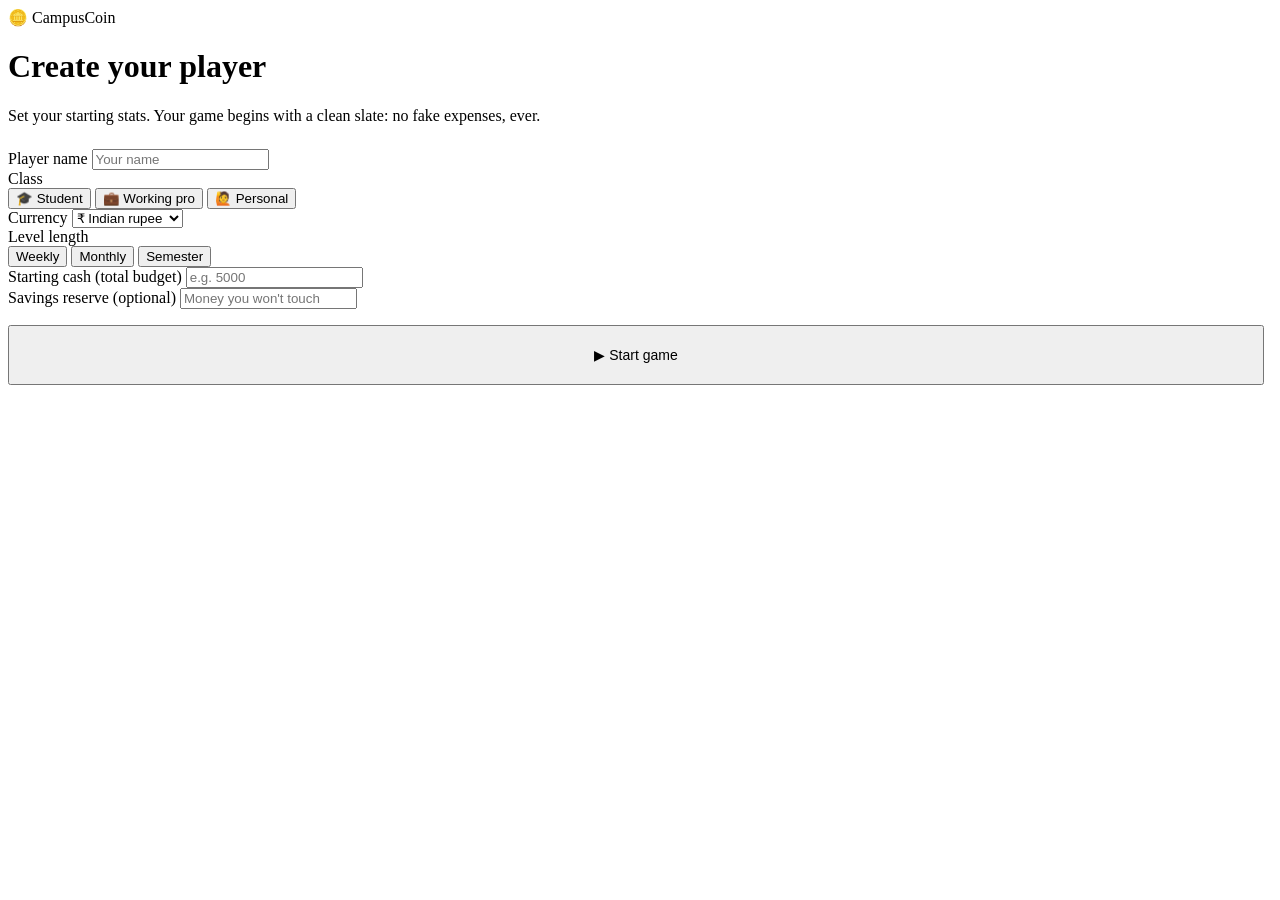
==== commit baed06e7: "Link app.js and refractor scripts" ====
--- a/index.html
+++ b/index.html
@@ -8,297 +8,7 @@
 <link rel="preconnect" href="https://fonts.googleapis.com">
 <link rel="preconnect" href="https://fonts.gstatic.com" crossorigin>
 <link href="https://fonts.googleapis.com/css2?family=Press+Start+2P&family=Pixelify+Sans:wght@400;500;600;700&display=swap" rel="stylesheet">
-<style>
-/* =====================  GAME THEMES  ===================== */
-:root,[data-theme=arcade]{
-  --bg:#150A30; --panel:#2A1760; --edge:#07030F; --line:#4A2FA0;
-  --ink:#F5EEFF; --ink2:#BBAAF0;
-  --primary:#FF4FA3; --on-primary:#1A0620; --accent:#3DE8FF;
-  --good:#5BFF8A; --warn:#FFD23F; --bad:#FF5A5F; --xp:#B388FF; --dark:#12091F;
-}
-[data-theme=forest]{
-  --bg:#0C2016; --panel:#1B4030; --edge:#04100A; --line:#2F7A52;
-  --ink:#EFFFE8; --ink2:#A9D6B0;
-  --primary:#7BE04B; --on-primary:#0A1F0A; --accent:#6CD4FF;
-  --good:#7BE04B; --warn:#FFD23F; --bad:#FF6B5E; --xp:#6CD4FF; --dark:#0A1F0A;
-}
-[data-theme=space]{
-  --bg:#060E24; --panel:#112250; --edge:#030816; --line:#2A4BA8;
-  --ink:#EAF2FF; --ink2:#9DB4E0;
-  --primary:#FFB629; --on-primary:#241500; --accent:#3DA5FF;
-  --good:#46F0B0; --warn:#FFB629; --bad:#FF6B81; --xp:#A78BFA; --dark:#050B1E;
-}
-:root{
-  --pixel:'Press Start 2P','Courier New',monospace;
-  --body:'Pixelify Sans','Courier New',ui-monospace,monospace;
-  --pxedge:0 -4px 0 0 var(--edge),0 4px 0 0 var(--edge),-4px 0 0 0 var(--edge),4px 0 0 0 var(--edge);
-  --bevel:inset 4px 4px 0 0 rgba(255,255,255,.08),inset -4px -4px 0 0 rgba(0,0,0,.28);
-  --shade:color-mix(in srgb,var(--panel) 50%,#000);
-}
-
-*{box-sizing:border-box}
-html{scroll-behavior:smooth}
-body{
-  margin:0;color:var(--ink);font-family:var(--body);font-size:17px;line-height:1.4;-webkit-font-smoothing:none;
-  background-color:var(--bg);
-  background-image:
-    radial-gradient(2px 2px at 30px 40px,rgba(255,255,255,.55),transparent),
-    radial-gradient(2px 2px at 150px 110px,rgba(255,255,255,.4),transparent),
-    radial-gradient(3px 3px at 90px 180px,color-mix(in srgb,var(--accent) 60%,transparent),transparent),
-    linear-gradient(rgba(255,255,255,.035) 2px,transparent 2px),
-    linear-gradient(90deg,rgba(255,255,255,.035) 2px,transparent 2px);
-  background-size:200px 220px,200px 220px,200px 220px,32px 32px,32px 32px;
-}
-[hidden]{display:none!important}
-button,input,select{font:inherit;color:inherit}
-button{cursor:pointer}
-:focus-visible{outline:4px solid var(--accent);outline-offset:4px}
-h1,h2,h3{font-family:var(--pixel);margin:0;font-weight:400;line-height:1.5}
-.muted{color:var(--ink2)} .small{font-size:15px}
-.row{display:flex;align-items:center;gap:10px} .between{justify-content:space-between} .wrap{flex-wrap:wrap}
-
-/* panels */
-.card{background:var(--panel);padding:22px;margin:4px;box-shadow:var(--pxedge),8px 10px 0 0 rgba(0,0,0,.4),var(--bevel)}
-.card h2{font-size:13px;color:var(--warn);text-shadow:2px 2px 0 var(--edge);margin-bottom:18px;letter-spacing:.02em}
-
-/* buttons */
-.btn{
-  border:0;background:var(--primary);color:var(--on-primary);font-family:var(--pixel);font-size:12px;padding:15px 20px;
-  box-shadow:var(--pxedge),inset 4px 4px 0 0 color-mix(in srgb,var(--primary) 60%,#fff),inset -4px -4px 0 0 color-mix(in srgb,var(--primary) 65%,#000);
-  transition:transform .06s;margin:4px;
-}
-.btn:hover{filter:brightness(1.1)}
-.btn:active{transform:translateY(4px)}
-.btn:disabled{opacity:.45;cursor:not-allowed;filter:none;transform:none}
-.btn.sm{font-size:10px;padding:10px 12px}
-.btn.sun{background:var(--warn);color:#2A1E00;box-shadow:var(--pxedge),inset 4px 4px 0 0 #FFF0A8,inset -4px -4px 0 0 #B88900}
-.btn.ghost{background:var(--shade);color:var(--ink);box-shadow:var(--pxedge),inset 4px 4px 0 0 rgba(255,255,255,.12),inset -4px -4px 0 0 rgba(0,0,0,.35)}
-.btn.danger{background:var(--bad);color:var(--dark);box-shadow:var(--pxedge),inset 4px 4px 0 0 #FFB3B6,inset -4px -4px 0 0 #A3262B}
-.link{background:none;border:0;color:var(--accent);text-decoration:underline;padding:4px;font-size:15px}
-
-/* fields */
-label.f{display:block;font-size:15px;margin-bottom:8px;color:var(--ink2)}
-input[type=text],input[type=number],input[type=date],select{
-  width:calc(100% - 8px);margin:4px;border:0;border-radius:0;padding:11px 12px;background:var(--dark);color:var(--ink);font-size:17px;
-  box-shadow:var(--pxedge),inset 0 4px 0 0 rgba(0,0,0,.45);
-}
-input:focus,select:focus{outline:none;box-shadow:0 -4px 0 0 var(--accent),0 4px 0 0 var(--accent),-4px 0 0 0 var(--accent),4px 0 0 0 var(--accent),inset 0 4px 0 0 rgba(0,0,0,.45)}
-input::placeholder{color:color-mix(in srgb,var(--ink2) 70%,transparent)}
-input[type=date]{color-scheme:dark}
-.field{margin-bottom:18px}
-.two{display:grid;grid-template-columns:1fr 1fr;gap:14px}
-.chips{display:flex;flex-wrap:wrap;gap:12px;padding:4px}
-.chip{border:0;background:var(--shade);color:var(--ink);padding:8px 14px;font-size:15px;box-shadow:var(--pxedge)}
-.chip[aria-pressed=true]{background:var(--primary);color:var(--on-primary)}
-.err{color:var(--bad);font-size:15px;min-height:22px;margin:6px 0 0}
-
-/* setup */
-#setup{min-height:100vh;display:grid;place-items:center;padding:28px 20px}
-.setup-card{width:100%;max-width:580px}
-.title-logo{font-family:var(--pixel);font-size:clamp(22px,6vw,34px);color:var(--warn);text-shadow:4px 4px 0 var(--edge),-2px -2px 0 var(--primary);line-height:1.3}
-.setup-card h1{font-size:15px;color:var(--accent);margin:22px 0 10px}
-.blink{animation:blink 1.1s steps(2,start) infinite}
-@keyframes blink{50%{opacity:0}}
-
-/* HUD header */
-.hud{max-width:1180px;margin:22px auto 0;padding:14px 18px;display:flex;align-items:center;justify-content:space-between;gap:14px;flex-wrap:wrap;
-  background:var(--panel);box-shadow:var(--pxedge),8px 10px 0 0 rgba(0,0,0,.4),var(--bevel);width:calc(100% - 48px)}
-.brand{display:flex;align-items:center;gap:12px;font-family:var(--pixel);font-size:15px;color:var(--warn);text-shadow:3px 3px 0 var(--edge)}
-.coin{font-size:26px;text-shadow:none;animation:spin 3s steps(6) infinite}
-@keyframes spin{0%,100%{transform:scaleX(1)}50%{transform:scaleX(.15)}}
-.me{display:flex;align-items:center;gap:14px;flex:1;min-width:260px;justify-content:flex-end}
-.avatar-btn{width:58px;height:58px;border:0;background:var(--dark);display:grid;place-items:center;padding:0;font-size:32px;flex:none;box-shadow:var(--pxedge),inset 0 4px 0 rgba(0,0,0,.4);margin:4px}
-.lvl{min-width:180px;max-width:280px;flex:1}
-.lvl b{font-family:var(--pixel);font-size:10px;font-weight:400;display:block;line-height:1.5;color:var(--ink)}
-.streak{background:var(--warn);color:#2A1E00;padding:8px 12px;font-family:var(--pixel);font-size:12px;white-space:nowrap;box-shadow:var(--pxedge);margin:4px}
-.iconbtn{border:0;background:var(--shade);width:46px;height:46px;font-size:20px;box-shadow:var(--pxedge);margin:4px}
-.iconbtn:active{transform:translateY(3px)}
-
-/* striped pixel bars (xp, hp, quests, goals) */
-.xpbar,.mini,.qbar,.hp,.vs .bar{background:var(--dark);box-shadow:var(--pxedge),inset 0 4px 0 rgba(0,0,0,.45);position:relative;margin-left:4px;margin-right:4px}
-.xpbar{height:16px;margin-top:8px;margin-bottom:6px}
-.mini{height:16px;margin-top:10px;margin-bottom:6px}
-.qbar{height:12px;margin-top:10px;max-width:230px}
-.xpfill,.mini>i,.qbar>i,.hp-fill{
-  display:block;height:100%;transition:width .5s steps(12);
-  background-image:repeating-linear-gradient(90deg,transparent 0 12px,rgba(0,0,0,.3) 12px 14px),linear-gradient(rgba(255,255,255,.35) 0 4px,transparent 4px);
-}
-.xpfill{background-color:var(--xp)}
-.mini>i{background-color:var(--good)} .mini>i.over{background-color:var(--bad)}
-.qbar>i{background-color:var(--xp)}
-
-/* tabs */
-.tabs{max-width:1180px;margin:24px auto 0;padding:0 24px;display:flex;gap:16px;flex-wrap:wrap}
-.tab{position:relative;border:0;background:var(--shade);color:var(--ink2);padding:12px 18px;font-family:var(--pixel);font-size:11px;display:flex;align-items:center;gap:9px;box-shadow:var(--pxedge);margin:4px}
-.tab .ti{font-size:18px}
-.tab[aria-selected=true]{background:var(--primary);color:var(--on-primary)}
-.dot{position:absolute;top:-8px;right:-8px;width:16px;height:16px;background:var(--bad);box-shadow:0 0 0 4px var(--edge);animation:blink 1s steps(2,start) infinite}
-@media(max-width:760px){
-  body{padding-bottom:96px}
-  .hud{width:calc(100% - 32px)}
-  .tabs{position:fixed;left:0;right:0;bottom:0;margin:0;padding:12px 14px calc(12px + env(safe-area-inset-bottom,0px));background:var(--panel);box-shadow:0 -4px 0 0 var(--edge);z-index:30;justify-content:space-around;gap:6px;flex-wrap:nowrap}
-  .tab{flex-direction:column;gap:4px;padding:8px 8px;font-size:8px;flex:1;justify-content:center;margin:0}
-  .tab .ti{font-size:22px}
-  .two{grid-template-columns:1fr}
-  .two.keep{grid-template-columns:1fr 1fr}
-}
-
-/* layout */
-.panels{max-width:1180px;margin:22px auto 70px;padding:0 20px}
-.panel{display:none;grid-template-columns:minmax(0,1fr) minmax(0,1fr);gap:30px;align-items:start}
-.panel.on{display:grid}
-.stack{display:grid;gap:30px}
-@media(max-width:880px){.panel{grid-template-columns:1fr}}
-
-/* hero */
-.buddy-row{display:flex;gap:18px;align-items:center;margin-bottom:22px}
-.buddy{position:relative;flex:none;width:84px;height:84px;background:var(--dark);display:grid;place-items:center;font-size:46px;margin:4px;
-  box-shadow:0 -4px 0 0 var(--mood),0 4px 0 0 var(--mood),-4px 0 0 0 var(--mood),4px 0 0 0 var(--mood),inset 0 4px 0 rgba(0,0,0,.4)}
-.buddy .mood{position:absolute;right:-12px;bottom:-12px;font-size:22px;background:var(--panel);width:34px;height:34px;display:grid;place-items:center;box-shadow:var(--pxedge)}
-.buddy:not(.static){animation:bob 1.6s steps(2) infinite}
-@keyframes bob{50%{transform:translateY(-4px)}}
-.bubble{position:relative;background:var(--dark);padding:12px 16px;font-size:17px;box-shadow:var(--pxedge);margin:4px}
-.bubble::before{content:"";position:absolute;left:-14px;top:50%;margin-top:-6px;width:8px;height:12px;background:var(--dark);box-shadow:-4px 0 0 var(--dark)}
-.hp-label{font-family:var(--pixel);font-size:12px;color:var(--bad)}
-.lives{font-size:20px;letter-spacing:2px}
-.lives .off{filter:grayscale(1) brightness(.5)}
-.hp-num{font-family:var(--pixel);font-size:clamp(24px,6vw,36px);margin:14px 0 6px;color:var(--ink);text-shadow:4px 4px 0 var(--edge);line-height:1.3}
-.hp{height:34px;margin-top:14px;margin-bottom:10px}
-.hp-fill{background-color:var(--good)}
-.hp-fill.mid{background-color:var(--warn)} .hp-fill.low{background-color:var(--bad)}
-.stats{display:grid;grid-template-columns:repeat(4,1fr);gap:16px;margin-top:20px}
-.stat{background:var(--dark);padding:10px 12px;box-shadow:var(--pxedge);margin:4px}
-.stat span{display:block;font-size:14px;color:var(--ink2)}
-.stat b{display:block;font-family:var(--pixel);font-weight:400;font-size:11px;margin-top:6px;overflow:hidden;text-overflow:ellipsis;line-height:1.5}
-@media(max-width:560px){.stats{grid-template-columns:1fr 1fr}}
-.today{margin-top:22px;padding-top:16px;border-top:4px dashed var(--line)}
-.today b{font-family:var(--pixel);font-weight:400;font-size:11px}
-.banner{background:var(--warn);color:#2A1E00;padding:12px 14px;margin-top:16px;box-shadow:var(--pxedge)}
-
-/* log expense */
-.cats{display:grid;grid-template-columns:repeat(3,1fr);gap:14px;padding:4px}
-@media(min-width:520px){.cats{grid-template-columns:repeat(6,1fr)}}
-@media(min-width:881px) and (max-width:1100px){.cats{grid-template-columns:repeat(3,1fr)}}
-.cat{border:0;background:var(--shade);padding:9px 2px;text-align:center;font-size:13px;box-shadow:var(--pxedge)}
-.cat span{display:block;font-size:22px;line-height:1.3}
-.cat[aria-pressed=true]{background:var(--primary);color:var(--on-primary)}
-
-/* history */
-.tx{display:flex;align-items:center;gap:14px;padding:12px 0;border-top:4px dotted var(--line)}
-.tx:first-child{border-top:0;padding-top:0}
-.tx .ic{width:46px;height:46px;display:grid;place-items:center;font-size:22px;flex:none;box-shadow:var(--pxedge);margin:4px}
-.tx .mid{flex:1;min-width:0}
-.tx .mid b{display:block;white-space:nowrap;overflow:hidden;text-overflow:ellipsis;font-weight:600}
-.tx .amt{font-family:var(--pixel);font-size:11px;white-space:nowrap;color:var(--bad)}
-.x{border:0;background:none;font-size:18px;color:var(--ink2);padding:4px 8px}
-.x:hover{color:var(--bad)}
-.empty{text-align:center;padding:22px 8px;color:var(--ink2)}
-.empty big{display:block;font-size:38px;margin-bottom:8px}
-
-/* charts */
-.seg{display:inline-flex;gap:10px;padding:4px}
-.seg button{border:0;background:var(--shade);color:var(--ink2);padding:7px 12px;font-family:var(--pixel);font-size:9px;box-shadow:var(--pxedge)}
-.seg button[aria-pressed=true]{background:var(--primary);color:var(--on-primary)}
-.chart{display:flex;gap:22px;align-items:center;flex-wrap:wrap;justify-content:center;margin-top:10px}
-.pie{width:230px;height:230px;position:relative;flex:none}
-.pie svg{width:100%;height:100%;overflow:visible}
-.pie path{stroke:var(--edge);stroke-width:2.6;cursor:pointer;transform-origin:60px 60px;transition:transform .12s steps(2),opacity .12s}
-.pie path:hover,.pie path.on{transform:scale(1.05)}
-.pie.dim path:not(.on){opacity:.35}
-.pie-c{position:absolute;inset:0;display:grid;place-content:center;text-align:center;pointer-events:none}
-.pie-c b{font-family:var(--pixel);font-weight:400;font-size:12px;margin-top:4px}
-.legend{display:grid;gap:6px;flex:1;min-width:160px}
-.lg{display:flex;align-items:center;gap:10px;background:none;border:0;text-align:left;padding:5px 8px;font-size:16px}
-.lg:hover,.lg.on{background:var(--dark)}
-.lg i{width:16px;height:16px;flex:none;box-shadow:0 0 0 3px var(--edge)}
-.lg span:last-child{margin-left:auto;color:var(--ink2)}
-.readout{margin-top:18px;text-align:center;color:var(--ink2);min-height:24px;font-size:16px}
-.hbars{display:grid;gap:14px;margin-top:10px}
-.hb{display:grid;grid-template-columns:104px 1fr auto;gap:12px;align-items:center;background:none;border:0;padding:0;text-align:left;font-size:15px}
-.hb .tr{height:18px;background:var(--dark);box-shadow:var(--pxedge);margin:0 4px}
-.hb .tr i{display:block;height:100%;transition:width .5s steps(10)}
-.hb.on .tr{box-shadow:0 -4px 0 0 var(--accent),0 4px 0 0 var(--accent),-4px 0 0 0 var(--accent),4px 0 0 0 var(--accent)}
-
-.wplot{position:relative;height:160px;display:flex;gap:12px;align-items:flex-end;margin:10px 4px 0;padding-top:6px}
-.wcol{flex:1;height:100%;display:flex;align-items:flex-end}
-.wbar{width:100%;background:var(--primary);min-height:4px;opacity:.6;box-shadow:var(--pxedge);transition:height .5s steps(10)}
-.wbar.today{opacity:1}
-.wbar.over{background:var(--bad)}
-.wline{position:absolute;left:0;right:0;border-top:4px dashed var(--good);pointer-events:none}
-.wlab{display:grid;grid-template-columns:repeat(7,1fr);gap:12px;text-align:center;margin:12px 4px 0;font-size:14px;color:var(--ink2)}
-.wlab small{display:block;font-size:13px}
-.legend-note{display:flex;gap:16px;flex-wrap:wrap;margin-top:14px;font-size:14px;color:var(--ink2)}
-.legend-note i{display:inline-block;width:18px;height:0;border-top:4px dashed var(--good);vertical-align:middle;margin-right:6px}
-
-.facts{display:grid;grid-template-columns:1fr 1fr;gap:16px}
-.fact{background:var(--dark);padding:12px 14px;box-shadow:var(--pxedge);margin:4px}
-.fact span{font-size:14px;color:var(--ink2);display:block}
-.fact b{display:block;font-family:var(--pixel);font-weight:400;font-size:11px;margin:6px 0 2px;overflow:hidden;text-overflow:ellipsis;white-space:nowrap;line-height:1.6}
-
-.vs{display:grid;gap:16px;margin:8px 0}
-.vs .bar{height:34px;margin:0 4px}
-.vs .bar i{display:block;height:100%;transition:width .5s steps(10)}
-.vs .bar span{position:absolute;left:12px;top:0;line-height:34px;font-size:15px;color:var(--ink);text-shadow:2px 2px 0 var(--edge)}
-
-/* quests / loot box */
-.chest{display:flex;align-items:center;gap:18px;background:var(--dark);padding:16px;margin:4px;box-shadow:var(--pxedge)}
-.chest .big{font-size:50px;line-height:1}
-.chest.ready .big{animation:wiggle 1.2s steps(4) infinite}
-@keyframes wiggle{0%,100%{transform:rotate(0)}25%{transform:rotate(-10deg)}75%{transform:rotate(10deg)}}
-.chest b{font-family:var(--pixel);font-weight:400;font-size:11px;line-height:1.6}
-.quest{display:flex;gap:14px;align-items:center;padding:14px 0;border-top:4px dotted var(--line)}
-.quest:first-of-type{border-top:0;padding-top:4px}
-.quest .q{flex:1;min-width:0}
-.quest .q b{display:block;font-weight:600}
-.tag{display:inline-block;font-size:13px;background:var(--dark);padding:1px 9px;margin-right:8px;color:var(--accent)}
-.done-tag{color:var(--good);font-family:var(--pixel);font-size:9px;white-space:nowrap;line-height:1.5}
-
-/* goals */
-.goal{background:var(--dark);padding:16px;margin:4px 4px 22px;box-shadow:var(--pxedge)}
-.goal.reached{box-shadow:0 -4px 0 0 var(--good),0 4px 0 0 var(--good),-4px 0 0 0 var(--good),4px 0 0 0 var(--good)}
-.goal-add{display:flex;gap:8px;margin-top:14px;align-items:center}
-.goal-add input{margin:4px;padding:8px 10px}
-
-/* trophies */
-.badges{display:grid;grid-template-columns:repeat(auto-fill,minmax(122px,1fr));gap:16px;padding:4px}
-.badge{padding:14px 8px;text-align:center;background:var(--dark);box-shadow:var(--pxedge)}
-.badge .e{font-size:30px;display:block}
-.badge b{display:block;font-size:15px;line-height:1.2;margin-top:6px;font-weight:600}
-.badge small{display:block;color:var(--ink2);font-size:13px;line-height:1.25;margin-top:4px}
-.badge.on{box-shadow:0 -4px 0 0 var(--warn),0 4px 0 0 var(--warn),-4px 0 0 0 var(--warn),4px 0 0 0 var(--warn)}
-.badge.locked .e{filter:grayscale(1) brightness(.6)}
-.badge.locked{opacity:.8}
-
-/* customise */
-.themes{display:grid;grid-template-columns:repeat(3,1fr);gap:16px;padding:4px}
-.theme-opt{border:0;background:var(--dark);padding:10px;font-family:var(--pixel);font-size:9px;text-align:center;box-shadow:var(--pxedge);line-height:1.6}
-.theme-opt[aria-pressed=true]{box-shadow:0 -4px 0 0 var(--warn),0 4px 0 0 var(--warn),-4px 0 0 0 var(--warn),4px 0 0 0 var(--warn)}
-.sw{display:flex;height:26px;margin-bottom:8px}
-.sw i{flex:1}
-.avatars{display:grid;grid-template-columns:repeat(4,1fr);gap:14px;padding:4px}
-.av{border:0;background:var(--dark);padding:10px 2px;text-align:center;font-size:13px;box-shadow:var(--pxedge)}
-.av span{display:block;font-size:32px;line-height:1.3}
-.av[aria-pressed=true]{box-shadow:0 -4px 0 0 var(--warn),0 4px 0 0 var(--warn),-4px 0 0 0 var(--warn),4px 0 0 0 var(--warn)}
-.av:disabled{opacity:.5;cursor:not-allowed}
-.av:disabled span{filter:grayscale(1)}
-
-/* toasts, banner, dialog */
-#toasts{position:fixed;right:18px;top:18px;display:grid;gap:12px;z-index:60;max-width:calc(100vw - 36px);pointer-events:none}
-.toast{background:var(--dark);color:var(--ink);padding:10px 16px;font-size:16px;box-shadow:var(--pxedge),6px 6px 0 rgba(0,0,0,.4);animation:pop .2s steps(3)}
-.toast.good{color:var(--good)} .toast.bad{color:var(--bad)} .toast.up{color:var(--xp)}
-@keyframes pop{from{transform:translateY(-12px);opacity:0}to{transform:none;opacity:1}}
-#banner{position:fixed;inset:0;display:grid;place-items:center;z-index:80;pointer-events:none}
-.ban{background:var(--panel);padding:28px 34px;text-align:center;max-width:calc(100vw - 40px);box-shadow:var(--pxedge),10px 12px 0 0 rgba(0,0,0,.5),var(--bevel);animation:slam .5s steps(5)}
-.ban .bi{font-size:44px}
-.ban h3{font-size:clamp(16px,4.5vw,28px);color:var(--warn);text-shadow:4px 4px 0 var(--edge);margin:10px 0}
-.ban p{margin:0;font-size:18px;color:var(--ink)}
-@keyframes slam{0%{transform:scale(2.4);opacity:0}70%{transform:scale(.94);opacity:1}100%{transform:scale(1)}}
-dialog{border:0;padding:26px;max-width:520px;width:calc(100% - 40px);background:var(--panel);color:var(--ink);box-shadow:var(--pxedge),10px 12px 0 0 rgba(0,0,0,.5),var(--bevel)}
-dialog::backdrop{background:rgba(5,2,15,.7)}
-dialog h2{font-size:15px;color:var(--warn);margin-bottom:12px}
-#confetti{position:fixed;inset:0;width:100%;height:100%;pointer-events:none;z-index:90}
-@media(prefers-reduced-motion:reduce){*{transition:none!important;animation:none!important;scroll-behavior:auto!important}}
-</style>
+
 </head>
 <body>
 
@@ -504,635 +214,7 @@
 <div id="banner" role="status" aria-live="assertive"></div>
 <canvas id="confetti" hidden></canvas>
 
-<script>
-/* =====================================================
-   CampusCoin (game edition) – everything is stored in
-   your browser (localStorage). No server, no sample data.
-   ===================================================== */
-const KEY = 'campuscoin.v1';
-const OLD_KEY = 'mintquest.v1';
-const THEME_KEY = 'campuscoin.gametheme';
-const THEMES = ['arcade','forest','space'];
-
-const CATS = [
-  {id:'food',      name:'Food',      icon:'🍜', color:'#FF8A3D'},
-  {id:'transport', name:'Transport', icon:'🚌', color:'#3DA5FF'},
-  {id:'study',     name:'Study',     icon:'📚', color:'#B388FF'},
-  {id:'fun',       name:'Fun',       icon:'🎮', color:'#FF4FA3'},
-  {id:'shopping',  name:'Shopping',  icon:'🛍️', color:'#2DD4BF'},
-  {id:'other',     name:'Other',     icon:'✨', color:'#9AA7C2'}
-];
-const PERIOD_DAYS = {weekly:7, monthly:30, semester:120};
-const LOCALES = {INR:'en-IN', USD:'en-US', EUR:'de-DE', GBP:'en-GB'};
-const TITLES = ['Rookie','Canteen hero','Budget ninja','Coin hunter','Semester boss','Money mage','Campus legend'];
-const AVATARS = [['🐣','Chick',1],['🦊','Fox',2],['🐼','Panda',3],['🐯','Tiger',4],['🐲','Dragon',5],['🦄','Unicorn',7],['👑','Crown',10]];
-
-const ACHIEVEMENTS = [
-  {id:'first',  icon:'🪙', name:'First coin',     desc:'Log your first expense',    test:s=>s.expenses.length>=1},
-  {id:'ten',    icon:'📒', name:'Ten down',       desc:'Log 10 expenses',           test:s=>s.expenses.length>=10},
-  {id:'fifty',  icon:'📚', name:'Ledger legend',  desc:'Log 50 expenses',           test:s=>s.expenses.length>=50},
-  {id:'notes',  icon:'📝', name:'Note taker',     desc:'Add notes to 10 expenses',  test:s=>s.expenses.filter(e=>e.note).length>=10},
-  {id:'cats',   icon:'🌈', name:'Well rounded',   desc:'Use 5 categories',          test:s=>new Set(s.expenses.map(e=>e.cat)).size>=5},
-  {id:'ghost',  icon:'👻', name:'Ghost wallet',   desc:'Have a no-spend day',       test:s=>s.nospend.length>=1},
-  {id:'s3',     icon:'🔥', name:'On a roll',      desc:'3-day streak',              test:()=>streak()>=3},
-  {id:'s7',     icon:'🌋', name:'Week warrior',   desc:'7-day streak',              test:()=>streak()>=7},
-  {id:'s14',    icon:'☄️', name:'Unstoppable',    desc:'14-day streak',             test:()=>streak()>=14},
-  {id:'goal',   icon:'🎯', name:'Dream big',      desc:'Create a loot goal',        test:s=>s.goals.length>=1},
-  {id:'goal3',  icon:'🗺️', name:'Wish list',      desc:'Create 3 loot goals',       test:s=>s.goals.length>=3},
-  {id:'reached',icon:'🏆', name:'Loot secured',   desc:'Fully fund a goal',         test:s=>s.goals.some(g=>g.reachedOn)},
-  {id:'pace',   icon:'🧭', name:'Pace setter',    desc:'Past halfway with half your money left', test:()=>{const c=calc();return c.expensesCount>0&&c.elapsed>=c.days/2&&c.spendable>0&&c.balance/c.spendable>=.5}},
-  {id:'beat',   icon:'🪞', name:'Beat past you',  desc:'Spend less than last week', test:()=>{const p=pastTotals();return p.prev>0&&p.cur<p.prev}},
-  {id:'chest3', icon:'🎁', name:'Loot hunter',    desc:'Open 3 daily loot boxes',   test:s=>s.chests>=3},
-  {id:'quests', icon:'⚔️', name:'Quest runner',   desc:'Claim 5 quests',            test:s=>Object.keys(s.claimed).length>=5},
-  {id:'lvl5',   icon:'⭐', name:'Level 5',        desc:'Reach level 5',             test:s=>levelInfo(s.xp).lvl>=5},
-  {id:'lvl8',   icon:'🌟', name:'Level 8',        desc:'Reach level 8',             test:s=>levelInfo(s.xp).lvl>=8}
-];
-
-/* ---------- helpers ---------- */
-const $ = id => document.getElementById(id);
-const esc = s => String(s).replace(/[&<>"']/g, c => ({'&':'&amp;','<':'&lt;','>':'&gt;','"':'&quot;',"'":'&#39;'}[c]));
-const pad = n => String(n).padStart(2,'0');
-const iso = d => `${d.getFullYear()}-${pad(d.getMonth()+1)}-${pad(d.getDate())}`;
-const today = () => iso(new Date());
-const parse = s => { const [y,m,d] = s.split('-').map(Number); return new Date(y,m-1,d); };
-const addDays = (s,n) => { const d = parse(s); d.setDate(d.getDate()+n); return iso(d); };
-const diffDays = (a,b) => Math.round((parse(a)-parse(b))/864e5);
-const weekKey = s => addDays(s, -((parse(s).getDay()+6)%7));
-const uid = () => Date.now().toString(36)+Math.random().toString(36).slice(2,7);
-const catOf = id => CATS.find(c=>c.id===id) || CATS[5];
-const short = n => n>=1000 ? (n/1000).toFixed(n>=10000?0:1).replace(/\.0$/,'')+'k' : String(Math.round(n));
-
-let S = load();
-let catPick = 'food', catFilter = null, tab = 'home';
-
-function normalize(s){
-  s.prefs = Object.assign({theme:null, avatar:'🐣', chart:'pie', sound:false}, s.prefs||{});
-  s.expenses=s.expenses||[]; s.goals=s.goals||[]; s.nospend=s.nospend||[];
-  s.xp=s.xp||0; s.claimed=s.claimed||{}; s.achievements=s.achievements||{}; s.xpDay=s.xpDay||{};
-  s.chestDay=s.chestDay||null; s.chests=s.chests||0;
-  return s;
-}
-function load(){
-  try { const raw = localStorage.getItem(KEY) || localStorage.getItem(OLD_KEY); if (raw) { const s = JSON.parse(raw); if (s && s.profile) return normalize(s); } } catch(e){}
-  return null;
-}
-function save(){ try { localStorage.setItem(KEY, JSON.stringify(S)); } catch(e){} }
-function freshState(profile){ return normalize({profile}); }
-const money = n => {
-  const cur = S.profile.currency;
-  return new Intl.NumberFormat(LOCALES[cur]||'en-US',{style:'currency',currency:cur,minimumFractionDigits:0,maximumFractionDigits:2}).format(n);
-};
-
-/* ---------- theme ---------- */
-function applyTheme(){
-  let t = (S && S.prefs.theme) || localStorage.getItem(THEME_KEY);
-  if (!THEMES.includes(t)) t = 'arcade';      // older light/dark themes map to Arcade
-  document.documentElement.dataset.theme = t;
-}
-function setTheme(t){
-  localStorage.setItem(THEME_KEY, t);
-  if (S) { S.prefs.theme = t; save(); }
-  applyTheme(); renderCustom(); render();
-}
-
-/* ---------- sound (8-bit blips, off by default) ---------- */
-let ac = null;
-function tone(f,t0,d,type='square',v=.05){
-  const o=ac.createOscillator(), g=ac.createGain(), t=ac.currentTime+t0;
-  o.type=type; o.frequency.value=f;
-  g.gain.setValueAtTime(v,t); g.gain.exponentialRampToValueAtTime(.0001,t+d);
-  o.connect(g); g.connect(ac.destination); o.start(t); o.stop(t+d+.02);
-}
-function sfx(kind){
-  if (!S || !S.prefs.sound) return;
-  try { ac = ac || new (window.AudioContext||window.webkitAudioContext)(); if (ac.state==='suspended') ac.resume(); } catch(e){ return; }
-  const m = {
-    coin:[[988,0,.08],[1319,.08,.22]],
-    claim:[[784,0,.1],[1047,.1,.25]],
-    level:[[523,0,.12],[659,.12,.12],[784,.24,.12],[1047,.36,.4]],
-    bad:[[196,0,.15,'sawtooth'],[147,.15,.25,'sawtooth']]
-  };
-  (m[kind]||[]).forEach(([f,t,d,ty])=>tone(f,t,d,ty||'square'));
-}
-
-/* ---------- game maths ---------- */
-function levelInfo(xp){
-  let lvl=1, need=100, rem=xp;
-  while(rem>=need){ rem-=need; lvl++; need=100+(lvl-1)*40; }
-  return {lvl, rem, need};
-}
-const titleFor = lvl => TITLES[Math.min(lvl-1, TITLES.length-1)];
-function sumOn(d){ return S.expenses.filter(e=>e.date===d).reduce((a,e)=>a+e.amt,0); }
-function hasCheckin(d){ return S.expenses.some(e=>e.date===d) || S.nospend.includes(d); }
-function allowance(){ const p=S.profile; return Math.max(0,p.budget-p.reserve)/PERIOD_DAYS[p.period]; }
-function dayKept(d){ return hasCheckin(d) && sumOn(d) <= allowance()+0.0001; }
-function streak(){
-  const t = today();
-  if (hasCheckin(t) && !dayKept(t)) return 0;
-  let d = dayKept(t) ? t : addDays(t,-1), n = 0;
-  while (d >= S.profile.joined && dayKept(d)) { n++; d = addDays(d,-1); }
-  return n;
-}
-function calc(){
-  const p = S.profile, days = PERIOD_DAYS[p.period], t = today();
-  const periodExp = S.expenses.filter(e=>e.date>=p.start);
-  const spent = periodExp.reduce((a,e)=>a+e.amt,0);
-  const setAside = S.goals.reduce((a,g)=>a+g.contribs.filter(c=>c.date>=p.start).reduce((x,c)=>x+c.amt,0),0);
-  const spendable = Math.max(0,p.budget-p.reserve);
-  const balance = spendable - spent - setAside;
-  const elapsed = Math.max(0, diffDays(t,p.start));
-  return {days, periodExp, spent, setAside, spendable, balance, elapsed, daysLeft:Math.max(0,days-elapsed), expensesCount:periodExp.length};
-}
-function pastTotals(){
-  const t = today();
-  const range = (a,b)=>S.expenses.filter(e=>e.date>=a&&e.date<=b).reduce((x,e)=>x+e.amt,0);
-  return {cur:range(addDays(t,-6),t), prev:range(addDays(t,-13),addDays(t,-7))};
-}
-function catTotals(){
-  const c = calc();
-  return CATS.map(k=>({...k, v:c.periodExp.filter(e=>e.cat===k.id).reduce((a,e)=>a+e.amt,0)})).filter(k=>k.v>0).sort((a,b)=>b.v-a.v);
-}
-
-/* ---------- feedback: toasts, big banners, confetti, XP ---------- */
-function toast(msg, kind=''){
-  const el = document.createElement('div');
-  el.className = 'toast '+kind; el.textContent = msg;
-  const box = $('toasts');
-  box.appendChild(el);
-  while (box.children.length > 3) box.firstChild.remove();
-  setTimeout(()=>el.remove(), 3000);
-}
-const annQ = []; let annBusy = false;
-function announce(title, sub, icon='⭐', snd='level'){
-  if (annQ.length < 3) annQ.push({title, sub, icon, snd});
-  if (!annBusy) nextAnn();
-}
-function nextAnn(){
-  const a = annQ.shift();
-  if (!a) { annBusy = false; $('banner').innerHTML = ''; return; }
-  annBusy = true;
-  $('banner').innerHTML = `<div class="ban"><div class="bi" aria-hidden="true">${a.icon}</div><h3>${esc(a.title)}</h3><p>${esc(a.sub)}</p></div>`;
-  sfx(a.snd);
-  setTimeout(nextAnn, 1900);
-}
-function confetti(){
-  if (matchMedia('(prefers-reduced-motion: reduce)').matches) return;
-  const c = $('confetti'), ctx = c.getContext('2d');
-  c.width = innerWidth; c.height = innerHeight; c.hidden = false;
-  const colors = ['#FFD23F','#FF4FA3','#3DE8FF','#5BFF8A','#B388FF','#FF8A3D'];
-  const ps = Array.from({length:90},()=>({x:innerWidth/2+(Math.random()-.5)*240, y:innerHeight*.4, vx:(Math.random()-.5)*14, vy:-Math.random()*13-4, s:8+Math.floor(Math.random()*3)*4, c:colors[Math.floor(Math.random()*colors.length)]}));
-  let f = 0;
-  (function tick(){
-    ctx.clearRect(0,0,c.width,c.height);
-    ps.forEach(p=>{ p.vy+=.4; p.x+=p.vx; p.y+=p.vy; ctx.fillStyle=p.c; ctx.fillRect(Math.round(p.x/4)*4,Math.round(p.y/4)*4,p.s,p.s); });
-    if (++f < 95) requestAnimationFrame(tick); else { ctx.clearRect(0,0,c.width,c.height); c.hidden = true; }
-  })();
-}
-function addXP(n, why){
-  const before = levelInfo(S.xp).lvl;
-  S.xp += n;
-  const after = levelInfo(S.xp).lvl;
-  toast(`+${n} XP${why?' · '+why:''}`, 'good');
-  if (after > before) {
-    announce('LEVEL UP!', `Level ${after} · ${titleFor(after)}`, '⬆️'); confetti();
-    const unlocked = AVATARS.find(a=>a[2]===after);
-    if (unlocked) announce('NEW BUDDY!', `${unlocked[0]} ${unlocked[1]} unlocked`, unlocked[0], 'claim');
-  }
-}
-function checkAchievements(){
-  let again = true, guard = 0;
-  while (again && guard++ < 5) {
-    again = false;
-    ACHIEVEMENTS.forEach(a=>{
-      if (!S.achievements[a.id] && a.test(S)) {
-        S.achievements[a.id] = today(); again = true;
-        announce('TROPHY UNLOCKED!', `${a.name}: ${a.desc}`, a.icon, 'claim'); confetti();
-        addXP(20);
-      }
-    });
-  }
-}
-function commit(){ checkAchievements(); save(); render(); }
-
-/* ---------- quests & loot box ---------- */
-function quests(){
-  const t = today(), wk = weekKey(t);
-  const week = Array.from({length:7},(_,i)=>addDays(wk,i)).filter(d=>d<=t);
-  const keptWeek = week.filter(d=>dayKept(d)).length;
-  const stashed = S.goals.some(g=>g.contribs.some(c=>c.date>=wk));
-  const weekCats = new Set(S.expenses.filter(e=>e.date>=wk&&e.date<=t).map(e=>e.cat)).size;
-  const todays = S.expenses.filter(e=>e.date===t);
-  const list = [
-    {id:'log3',  scope:'Daily',  key:t,  title:'Log 3 expenses',                    prog:Math.min(todays.length,3), goal:3, xp:25},
-    {id:'under', scope:'Daily',  key:t,  title:'Stay under your daily allowance',   prog:dayKept(t)?1:0, goal:1, xp:30},
-    {id:'note',  scope:'Daily',  key:t,  title:'Add a note to an expense',          prog:todays.some(e=>e.note)?1:0, goal:1, xp:15},
-    {id:'week5', scope:'Weekly', key:wk, title:'Keep 5 days under your allowance',  prog:Math.min(keptWeek,5), goal:5, xp:60},
-    {id:'stash', scope:'Weekly', key:wk, title:'Stash money into a loot goal',      prog:stashed?1:0, goal:1, xp:40},
-    {id:'mix',   scope:'Weekly', key:wk, title:'Spend in 3 different categories',   prog:Math.min(weekCats,3), goal:3, xp:35}
-  ];
-  return list.map(q=>({...q, done:q.prog>=q.goal, claimed:!!S.claimed[q.id+':'+q.key]}));
-}
-const chestReady = () => S.chestDay !== today();
-
-/* ---------- render ---------- */
-function render(){
-  renderHeader(); renderHero(); renderTx(); renderCharts(); renderWeek(); renderFacts(); renderPast();
-  renderQuests(); renderBadges(); renderGoals(); renderNospend(); renderTabs();
-}
-
-function renderHeader(){
-  const L = levelInfo(S.xp);
-  $('lvl').innerHTML = `<b>LV ${L.lvl} ${esc(titleFor(L.lvl))}</b>
-    <div class="xpbar" role="progressbar" aria-label="XP to next level" aria-valuemin="0" aria-valuemax="${L.need}" aria-valuenow="${L.rem}"><div class="xpfill" style="width:${L.rem/L.need*100}%"></div></div>
-    <span class="small muted">${L.rem}/${L.need} XP</span>`;
-  $('avatar-face').textContent = S.prefs.avatar;
-  const s = streak();
-  $('streak').textContent = `🔥 ${s}`;
-  $('streak').setAttribute('aria-label', `${s} day streak`);
-  $('sound-btn').textContent = S.prefs.sound ? '🔊' : '🔇';
-  $('sound-btn').setAttribute('aria-pressed', S.prefs.sound);
-}
-
-function buddyMessage(c, pct, al, todaySpent){
-  const streakN = streak(), name = esc(S.profile.name);
-  if (c.daysLeft===0) return `Level complete, ${name}! Start a new one in settings.`;
-  if (c.balance<0) return `Game over for the budget... but you can recover. Spend light for a few days.`;
-  if (todaySpent > al+0.0001) return `Big spend today! Try a no-spend day tomorrow to heal.`;
-  if (!c.expensesCount) return `Welcome, ${name}! Log your first expense to earn XP and start a streak.`;
-  if (streakN>=3) return `🔥 ${streakN}-day streak! Keep the combo going, ${name}.`;
-  if (pct<25) return `HP is low! Pick the cheap option today.`;
-  const safe = c.balance/Math.max(1,c.daysLeft);
-  return `Looking healthy! You can spend about ${money(safe)} a day from here.`;
-}
-function renderHero(){
-  const c = calc(), p = S.profile;
-  const pct = c.spendable>0 ? Math.max(0,Math.min(100,c.balance/c.spendable*100)) : 0;
-  const cls = c.balance<0 || pct<20 ? 'low' : pct<50 ? 'mid' : '';
-  const mood = c.balance<0 ? ['😵','var(--bad)'] : pct<25 ? ['😟','var(--bad)'] : pct<55 ? ['😐','var(--warn)'] : ['😄','var(--good)'];
-  const lives = c.balance<=0 ? 0 : Math.max(1, Math.ceil(pct/20));
-  const al = allowance(), todaySpent = sumOn(today());
-  const tp = al>0 ? Math.min(100,todaySpent/al*100) : (todaySpent>0?100:0);
-  const over = todaySpent > al+0.0001;
-  const periodName = {weekly:'week',monthly:'month',semester:'semester'}[p.period];
-  $('hero').innerHTML = `
-    <div class="buddy-row">
-      <div class="buddy ${c.balance<0?'static':''}" style="--mood:${mood[1]}" aria-hidden="true">${S.prefs.avatar}<span class="mood">${mood[0]}</span></div>
-      <div class="bubble">${buddyMessage(c,pct,al,todaySpent)}</div>
-    </div>
-    <div class="row between wrap"><span class="hp-label">CASH HP</span>
-      <span class="lives" role="img" aria-label="${lives} of 5 lives">${'❤️'.repeat(lives)}<span class="off">${'❤️'.repeat(5-lives)}</span></span></div>
-    <div class="hp-num">${money(c.balance)}</div>
-    <div class="small muted">${c.balance<0?'over budget':`spendable of ${money(c.spendable)}`} · ${c.daysLeft} day${c.daysLeft===1?'':'s'} left this ${periodName}</div>
-    <div class="hp" role="progressbar" aria-label="Spendable balance" aria-valuemin="0" aria-valuemax="100" aria-valuenow="${Math.round(pct)}"><div class="hp-fill ${cls}" style="width:${pct}%"></div></div>
-    <div class="stats">
-      <div class="stat"><span>Total budget</span><b>${money(p.budget)}</b></div>
-      <div class="stat"><span>Total spent</span><b>${money(c.spent)}</b></div>
-      <div class="stat"><span>Set aside</span><b>${money(c.setAside)}</b></div>
-      <div class="stat"><span>Reserve</span><b>${money(p.reserve)}</b></div>
-    </div>
-    <div class="today">
-      <div class="row between wrap"><b>TODAY</b><span class="small" style="${over?'color:var(--bad)':'color:var(--ink2)'}">${money(todaySpent)} of ${money(al)} daily allowance</span></div>
-      <div class="mini"><i class="${over?'over':''}" style="width:${tp}%"></i></div>
-    </div>
-    ${c.daysLeft===0?`<div class="banner">This level is over. Open settings (⚙️) to start a new one. Your history and XP carry over.</div>`:''}`;
-}
-
-function renderNospend(){
-  const t = today(), b = $('nospend');
-  const has = S.expenses.some(e=>e.date===t), done = S.nospend.includes(t);
-  b.disabled = has || done;
-  b.textContent = done ? 'No-spend day ✓' : 'Spent nothing today';
-  b.title = has ? 'You already logged an expense today' : '';
-}
-
-function dayLabel(d){
-  const t = today();
-  if (d===t) return 'Today';
-  if (d===addDays(t,-1)) return 'Yesterday';
-  return parse(d).toLocaleDateString(undefined,{day:'numeric',month:'short'});
-}
-function renderTx(){
-  const c = calc();
-  let list = c.periodExp.slice().sort((a,b)=> b.date.localeCompare(a.date) || b.ts-a.ts);
-  if (catFilter) list = list.filter(e=>e.cat===catFilter);
-  $('tx-filter').innerHTML = catFilter ? `Showing ${esc(catOf(catFilter).name)} · <button class="link" data-act="clear-filter">clear</button>` : '';
-  if (!list.length) {
-    $('tx').innerHTML = `<div class="empty"><big>🧾</big>${c.periodExp.length?'No expenses in this category.':'Nothing logged yet. Your first expense earns XP and starts your streak.'}</div>`;
-    return;
-  }
-  $('tx').innerHTML = list.slice(0,60).map(e=>{
-    const k = catOf(e.cat);
-    return `<div class="tx">
-      <div class="ic" style="background:${k.color}55">${k.icon}</div>
-      <div class="mid"><b>${esc(e.note||k.name)}</b><span class="small muted">${k.name} · ${dayLabel(e.date)}</span></div>
-      <span class="amt">−${money(e.amt)}</span>
-      <button class="x" data-act="del-exp" data-id="${e.id}" aria-label="Delete expense">✕</button>
-    </div>`;
-  }).join('') + (list.length>60?`<p class="small muted" style="margin:10px 0 0">Showing the latest 60.</p>`:'');
-}
-
-/* ----- charts ----- */
-function polar(r,a){ return [60+r*Math.cos(a), 60+r*Math.sin(a)]; }
-function slicePath(a0,a1,r0,r1){
-  const large = a1-a0>Math.PI ? 1 : 0;
-  const [x0,y0]=polar(r1,a0), [x1,y1]=polar(r1,a1);
-  if (r0<=0) return `M60 60 L${x0} ${y0} A${r1} ${r1} 0 ${large} 1 ${x1} ${y1} Z`;
-  const [x2,y2]=polar(r0,a1), [x3,y3]=polar(r0,a0);
-  return `M${x0} ${y0} A${r1} ${r1} 0 ${large} 1 ${x1} ${y1} L${x2} ${y2} A${r0} ${r0} 0 ${large} 0 ${x3} ${y3} Z`;
-}
-function renderCharts(){
-  const mode = S.prefs.chart, totals = catTotals(), total = totals.reduce((a,k)=>a+k.v,0);
-  const toggle = `<div class="seg" role="group" aria-label="Chart type">${[['pie','Pie'],['donut','Donut'],['bars','Bars']].map(([m,l])=>`<button data-mode="${m}" aria-pressed="${mode===m}">${l}</button>`).join('')}</div>`;
-  const head = `<div class="row between wrap" style="margin-bottom:14px"><h2 style="margin:0">Where it goes</h2>${toggle}</div>`;
-  if (!totals.length) {
-    $('chartCard').innerHTML = head + `<div class="empty" style="padding:34px 8px"><big>🥧</big>No spending yet. Log an expense and your pie chart appears here.</div>`;
-    return;
-  }
-  let body;
-  if (mode==='bars') {
-    const max = totals[0].v;
-    body = `<div class="hbars">${totals.map(k=>`<button class="hb ${catFilter===k.id?'on':''}" data-cat="${k.id}"><span>${k.icon} ${k.name}</span><span class="tr"><i style="width:${k.v/max*100}%;background:${k.color}"></i></span><span>${money(k.v)}</span></button>`).join('')}</div>`;
-  } else {
-    const r0 = mode==='donut' ? 30 : 0;
-    let a = -Math.PI/2;
-    const paths = totals.map(k=>{
-      const sweep = Math.min(k.v/total*2*Math.PI, 2*Math.PI-0.0005);
-      const d = slicePath(a, a+sweep, r0, 52); a += sweep;
-      return `<path class="${catFilter===k.id?'on':''}" data-cat="${k.id}" d="${d}" fill="${k.color}"><title>${k.name}: ${money(k.v)}</title></path>`;
-    }).join('');
-    body = `<div class="chart">
-      <div class="pie ${catFilter?'dim':''}"><svg viewBox="0 0 120 120" shape-rendering="crispEdges" role="img" aria-label="Spending by category">${paths}</svg>
-        ${mode==='donut'?`<div class="pie-c"><span class="small muted">Spent</span><b>${money(total)}</b></div>`:''}</div>
-      <div class="legend">${totals.map(k=>`<button class="lg ${catFilter===k.id?'on':''}" data-cat="${k.id}"><i style="background:${k.color}"></i><span>${k.icon} ${k.name}</span><span>${Math.round(k.v/total*100)}%</span></button>`).join('')}</div></div>`;
-  }
-  $('chartCard').innerHTML = head + body + `<div class="readout" id="readout">${mode==='pie'?`Total spent ${money(total)}. `:''}Tap a slice to filter your history.</div>`;
-}
-function hoverCat(id){
-  const el = $('readout'); if (!el) return;
-  const totals = catTotals(), total = totals.reduce((a,k)=>a+k.v,0);
-  if (!id) { el.textContent = (S.prefs.chart==='pie'?`Total spent ${money(total)}. `:'')+'Tap a slice to filter your history.'; return; }
-  const k = totals.find(t=>t.id===id); if (!k) return;
-  el.textContent = `${k.icon} ${k.name}: ${money(k.v)} (${Math.round(k.v/total*100)}% of spending)`;
-}
-
-function renderWeek(){
-  const t = today(), al = allowance();
-  const days = Array.from({length:7},(_,i)=>addDays(t,i-6));
-  const vals = days.map(sumOn);
-  if (!vals.some(v=>v>0)) { $('week').innerHTML = `<div class="empty"><big>📅</big>Your daily bars show up here once you log spending.</div>`; return; }
-  const max = Math.max(...vals, al, 1);
-  $('week').innerHTML = `
-    <div class="wplot">
-      ${vals.map((v,i)=>`<div class="wcol" title="${dayLabel(days[i])}: ${money(v)}"><div class="wbar ${v>al+0.0001?'over':''} ${days[i]===t?'today':''}" style="height:${v/max*100}%"></div></div>`).join('')}
-      <div class="wline" style="bottom:${al/max*100}%"></div>
-    </div>
-    <div class="wlab">${days.map((d,i)=>`<span>${parse(d).toLocaleDateString(undefined,{weekday:'short'})}<small>${vals[i]?short(vals[i]):'–'}</small></span>`).join('')}</div>
-    <div class="legend-note"><span><i></i>Daily allowance ${money(al)}</span><span style="color:var(--bad)">Red bar = over allowance</span></div>`;
-}
-
-function renderFacts(){
-  const c = calc();
-  if (!c.periodExp.length) { $('facts').innerHTML = `<div class="empty">Stats appear after your first expense.</div>`; return; }
-  const biggest = c.periodExp.reduce((m,e)=>e.amt>m.amt?e:m, c.periodExp[0]);
-  const top = catTotals()[0];
-  const avg = c.spent/(c.elapsed+1);
-  $('facts').innerHTML = `<div class="facts">
-    <div class="fact"><span>Average per day</span><b>${money(avg)}</b></div>
-    <div class="fact"><span>Expenses logged</span><b>${c.periodExp.length}</b></div>
-    <div class="fact"><span>Biggest hit</span><b>${money(biggest.amt)}</b><span>${esc(biggest.note||catOf(biggest.cat).name)}</span></div>
-    <div class="fact"><span>Top category</span><b>${top.icon} ${top.name}</b><span>${money(top.v)}</span></div></div>`;
-}
-
-function renderPast(){
-  const {cur, prev} = pastTotals();
-  if (!cur && !prev) { $('past').innerHTML = `<div class="empty"><big>🪞</big>Log a week of spending and you can start beating last week's version of you.</div>`; return; }
-  const max = Math.max(cur,prev,1);
-  let msg;
-  if (!prev) msg = `No earlier week to beat yet. This week sets the bar.`;
-  else if (cur<prev) msg = `You're spending ${Math.round((1-cur/prev)*100)}% less than last week. Past you is losing!`;
-  else if (cur>prev) msg = `You're spending ${Math.round((cur/prev-1)*100)}% more than last week. Past you is ahead.`;
-  else msg = `Dead even with last week.`;
-  $('past').innerHTML = `<div class="vs">
-    <div class="bar"><i style="width:${cur/max*100}%;background:var(--primary)"></i><span>Last 7 days · ${money(cur)}</span></div>
-    <div class="bar"><i style="width:${prev/max*100}%;background:var(--line)"></i><span>The 7 days before · ${money(prev)}</span></div></div>
-    <p class="small" style="margin:12px 4px 0">${msg}</p>`;
-}
-
-function renderQuests(){
-  const ready = chestReady();
-  $('chest').innerHTML = `<div class="chest ${ready?'ready':''}"><span class="big" aria-hidden="true">${ready?'🎁':'📭'}</span>
-    <div style="flex:1"><b>${ready?'Loot box ready!':'Loot box opened'}</b>
-    <div class="small muted" style="margin-top:4px">${ready?'Open it for a surprise XP bonus.':'A new one drops tomorrow.'}</div></div>
-    <button class="btn sm" data-act="chest" ${ready?'':'disabled'}>${ready?'Open':'Done'}</button></div>`;
-  $('quests').innerHTML = quests().map(q=>`
-    <div class="quest">
-      <div class="q"><b>${q.title}</b>
-        <span class="tag">${q.scope}</span><span class="small muted">${q.prog}/${q.goal} · ${q.xp} XP</span>
-        <div class="qbar"><i style="width:${q.prog/q.goal*100}%"></i></div></div>
-      ${q.claimed ? `<span class="done-tag">DONE ★</span>`
-        : `<button class="btn sm ${q.done?'':'ghost'}" ${q.done?'':'disabled'} data-act="claim" data-id="${q.id}" data-key="${q.key}" data-xp="${q.xp}" data-title="${esc(q.title)}">${q.done?`+${q.xp} XP`:'Locked'}</button>`}
-    </div>`).join('');
-}
-
-function renderGoals(){
-  if (!S.goals.length) { $('goals').innerHTML = `<div class="empty"><big>🎧</big>Add something you actually want and fill it up bit by bit.</div>`; return; }
-  $('goals').innerHTML = S.goals.map(g=>{
-    const saved = g.contribs.reduce((a,c)=>a+c.amt,0), pct = Math.min(100,saved/g.target*100), done = saved>=g.target-0.0001;
-    return `<div class="goal ${done?'reached':''}">
-      <div class="row between"><b style="font-family:var(--pixel);font-weight:400;font-size:12px;line-height:1.6">${esc(g.name)}</b><button class="x" data-act="del-goal" data-id="${g.id}" aria-label="Remove goal ${esc(g.name)}">✕</button></div>
-      <div class="small muted" style="margin-top:6px">${money(saved)} of ${money(g.target)} · ${Math.round(pct)}%${done?' · LOOT SECURED 🎉':''}</div>
-      <div class="mini"><i style="width:${pct}%"></i></div>
-      ${done?'':`<div class="goal-add"><input type="number" min="0.01" step="any" inputmode="decimal" placeholder="Amount" aria-label="Amount to stash for ${esc(g.name)}" id="ga-${g.id}"><button class="btn sm" data-act="fund" data-id="${g.id}">Stash</button></div>`}
-    </div>`;
-  }).join('');
-}
-
-function renderBadges(){
-  $('badges').innerHTML = ACHIEVEMENTS.map(a=>{
-    const got = S.achievements[a.id];
-    return `<div class="badge ${got?'on':'locked'}"><span class="e">${a.icon}</span><b>${a.name}</b><small>${got?'Unlocked':a.desc}</small></div>`;
-  }).join('');
-}
-
-function renderTabs(){
-  document.querySelectorAll('.tab').forEach(b=>b.setAttribute('aria-selected', b.dataset.tab===tab));
-  document.querySelectorAll('.panel').forEach(p=>p.classList.toggle('on', p.dataset.panel===tab));
-  $('quest-dot').hidden = !(chestReady() || quests().some(q=>q.done&&!q.claimed));
-}
-
-/* ---------- customise dialog ---------- */
-function renderCustom(){
-  const cur = document.documentElement.dataset.theme, lvl = levelInfo(S.xp).lvl;
-  $('themes').querySelectorAll('[data-theme-pick]').forEach(b=>b.setAttribute('aria-pressed', b.dataset.themePick===cur));
-  $('avatars').innerHTML = AVATARS.map(([e,n,need])=>{
-    const locked = lvl<need;
-    return `<button class="av" data-avatar="${e}" ${locked?'disabled':''} aria-pressed="${S.prefs.avatar===e}"><span>${e}</span>${locked?`Lv ${need}`:n}</button>`;
-  }).join('');
-}
-
-/* ---------- actions ---------- */
-function addExpense(amt, cat, note, date){
-  const t = today(), wasOver = sumOn(t) > allowance()+0.0001, wasBroke = calc().balance < 0;
-  S.expenses.push({id:uid(), amt, cat, note, date, ts:Date.now()});
-  S.xpDay[t] = (S.xpDay[t]||0)+1;
-  sfx('coin');
-  if (S.xpDay[t] <= 3) addXP(10, 'expense logged');
-  if (!wasBroke && calc().balance < 0) { toast('You are over budget now.', 'bad'); sfx('bad'); }
-  else if (date===t && !wasOver && sumOn(t) > allowance()+0.0001) { toast("Over today's daily allowance. Streak paused.", 'bad'); sfx('bad'); }
-  commit();
-}
-
-document.addEventListener('click', e=>{
-  const btn = e.target.closest('[data-act]');
-  if (btn) {
-    const act = btn.dataset.act, id = btn.dataset.id;
-    if (act==='clear-filter') { catFilter=null; render(); }
-    else if (act==='del-exp') { S.expenses = S.expenses.filter(x=>x.id!==id); save(); render(); }
-    else if (act==='claim') {
-      const k = id+':'+btn.dataset.key;
-      if (!S.claimed[k]) { S.claimed[k]=true; announce('QUEST COMPLETE!', btn.dataset.title, '⚔️', 'claim'); addXP(+btn.dataset.xp,'quest complete'); confetti(); commit(); }
-    }
-    else if (act==='chest') {
-      if (!chestReady()) return;
-      const table = [10,10,15,15,20,25,30,40,60];
-      const r = table[Math.floor(Math.random()*table.length)];
-      S.chestDay = today(); S.chests++; announce('LOOT BOX!', `You found ${r} XP`, '🎁', 'claim'); addXP(r,'daily loot box'); confetti(); commit();
-    }
-    else if (act==='del-goal') {
-      const g = S.goals.find(x=>x.id===id); if (!g) return;
-      if (confirm(`Remove "${g.name}"? Any money saved in it goes back to your spendable balance.`)) { S.goals=S.goals.filter(x=>x.id!==id); save(); render(); }
-    }
-    else if (act==='fund') {
-      const g = S.goals.find(x=>x.id===id), input = $('ga-'+id), amt = parseFloat(input.value);
-      if (!(amt>0)) { sfx('bad'); return toast('Enter an amount to stash.','bad'); }
-      const c = calc();
-      if (amt > c.balance+0.0001) { sfx('bad'); return toast(`You only have ${money(Math.max(0,c.balance))} spendable right now.`,'bad'); }
-      const saved = g.contribs.reduce((a,x)=>a+x.amt,0);
-      const put = Math.min(amt, g.target-saved);
-      g.contribs.push({amt:put, date:today()});
-      sfx('coin');
-      if (saved+put >= g.target-0.0001 && !g.reachedOn) { g.reachedOn = today(); announce('LOOT SECURED!', g.name, '🏆'); addXP(50,'goal funded'); confetti(); }
-      else addXP(5,'saving');
-      commit();
-    }
-    return;
-  }
-  const mode = e.target.closest('[data-mode]');
-  if (mode) { S.prefs.chart = mode.dataset.mode; save(); renderCharts(); return; }
-  const catEl = e.target.closest('#chartCard [data-cat]');
-  if (catEl) { const id = catEl.dataset.cat; catFilter = catFilter===id ? null : id; render(); if (catFilter) toast(`Filtered to ${catOf(catFilter).name}. See it on the Base tab.`); return; }
-  const tb = e.target.closest('.tab');
-  if (tb) { tab = tb.dataset.tab; renderTabs(); window.scrollTo({top:0}); return; }
-});
-document.addEventListener('mouseover', e=>{ const c=e.target.closest('#chartCard [data-cat]'); if (c) hoverCat(c.dataset.cat); });
-document.addEventListener('mouseout',  e=>{ if (e.target.closest('#chartCard [data-cat]')) hoverCat(null); });
-document.addEventListener('focusin',   e=>{ const c=e.target.closest('#chartCard [data-cat]'); if (c) hoverCat(c.dataset.cat); });
-
-/* log-expense form */
-function renderCatPicker(){
-  $('e-cats').innerHTML = CATS.map(k=>`<button type="button" class="cat" data-pick="${k.id}" aria-pressed="${catPick===k.id}"><span>${k.icon}</span>${k.name}</button>`).join('');
-}
-$('e-cats').addEventListener('click', e=>{
-  const b = e.target.closest('[data-pick]'); if (!b) return;
-  catPick = b.dataset.pick; renderCatPicker();
-});
-$('add-form').addEventListener('submit', e=>{
-  e.preventDefault();
-  const amt = parseFloat($('e-amt').value), date = $('e-date').value || today();
-  if (!(amt>0)) { $('e-err').textContent = 'Enter an amount greater than 0.'; $('e-amt').focus(); return; }
-  if (date > today()) { $('e-err').textContent = "That date is in the future. Pick today or earlier."; return; }
-  if (date < S.profile.start) { $('e-err').textContent = `That date is before this level started (${S.profile.start}). Pick ${S.profile.start} or later.`; return; }
-  $('e-err').textContent = '';
-  const amt2 = Math.round(amt*100)/100;
-  addExpense(amt2, catPick, $('e-note').value.trim(), date);
-  toast(`Logged ${money(amt2)} under ${catOf(catPick).name}`);
-  $('e-amt').value=''; $('e-note').value=''; $('e-date').value=today(); $('e-amt').focus();
-});
-$('nospend').addEventListener('click', ()=>{
-  const t = today();
-  if (S.nospend.includes(t) || S.expenses.some(e=>e.date===t)) return;
-  S.nospend.push(t); sfx('claim'); addXP(15,'no-spend day'); commit();
-});
-
-/* goal form */
-$('goal-form').addEventListener('submit', e=>{
-  e.preventDefault();
-  const name = $('g-name').value.trim(), target = parseFloat($('g-target').value);
-  if (!name) { $('g-err').textContent = 'Give your goal a name.'; return; }
-  if (!(target>0)) { $('g-err').textContent = 'Enter the price.'; return; }
-  $('g-err').textContent = '';
-  S.goals.push({id:uid(), name, target, contribs:[], reachedOn:null});
-  addXP(10,'goal created');
-  $('g-name').value=''; $('g-target').value='';
-  commit();
-});
-
-/* sound toggle, customise, settings */
-$('sound-btn').addEventListener('click', ()=>{ S.prefs.sound = !S.prefs.sound; save(); renderHeader(); if (S.prefs.sound) sfx('coin'); });
-$('avatar-btn').addEventListener('click', ()=>{ renderCustom(); $('custom').showModal(); });
-$('c-close').addEventListener('click', ()=>$('custom').close());
-$('themes').addEventListener('click', e=>{ const b=e.target.closest('[data-theme-pick]'); if (b) setTheme(b.dataset.themePick); });
-$('avatars').addEventListener('click', e=>{ const b=e.target.closest('[data-avatar]'); if (b && !b.disabled) { S.prefs.avatar=b.dataset.avatar; save(); renderCustom(); render(); } });
-
-$('open-settings').addEventListener('click', ()=>{
-  const p = S.profile;
-  $('n-cur').value=p.currency; $('n-per').value=p.period; $('n-budget').value=p.budget; $('n-res').value=p.reserve||'';
-  $('n-err').textContent=''; $('settings').showModal();
-});
-$('n-close').addEventListener('click', ()=>$('settings').close());
-$('n-start').addEventListener('click', ()=>{
-  const budget=parseFloat($('n-budget').value), reserve=parseFloat($('n-res').value)||0;
-  if (!(budget>0)) return $('n-err').textContent='Enter a budget greater than 0.';
-  if (reserve<0 || reserve>=budget) return $('n-err').textContent='Your reserve must be less than your budget.';
-  Object.assign(S.profile,{currency:$('n-cur').value, period:$('n-per').value, budget, reserve, start:today()});
-  save(); $('settings').close(); catFilter=null; $('e-date').min=S.profile.start; $('e-date').value=today(); render(); toast('New level started. Full HP!','good');
-});
-$('n-reset').addEventListener('click', ()=>{
-  if (confirm('This deletes your profile, expenses, goals, XP and trophies. Continue?')) {
-    localStorage.removeItem(KEY); localStorage.removeItem(OLD_KEY); S=null; $('settings').close(); boot();
-  }
-});
-
-/* setup */
-function groupPick(groupId){
-  $(groupId).addEventListener('click', e=>{
-    const b = e.target.closest('.chip'); if (!b) return;
-    $(groupId).querySelectorAll('.chip').forEach(x=>x.setAttribute('aria-pressed', x===b));
-  });
-}
-groupPick('s-role'); groupPick('s-per');
-const picked = id => $(id).querySelector('[aria-pressed=true]').dataset.v;
-$('s-go').addEventListener('click', ()=>{
-  const name=$('s-name').value.trim(), budget=parseFloat($('s-budget').value), reserve=parseFloat($('s-res').value)||0;
-  const err = m => { $('s-err').textContent = m; };
-  if (!name) return err('Enter a player name first.');
-  if (!(budget>0)) return err('Enter your starting cash (more than 0).');
-  if (reserve<0) return err("Your reserve can't be negative.");
-  if (reserve>=budget) return err('Your reserve must be less than your total budget, or you would have nothing to spend.');
-  const t = today();
-  S = freshState({name, role:picked('s-role'), currency:$('s-cur').value, period:picked('s-per'), budget, reserve, start:t, joined:t});
-  S.prefs.theme = document.documentElement.dataset.theme;
-  save(); boot();
-  announce('GAME START!', `Good luck, ${name}`, '🎮', 'claim');
-});
-['s-name','s-budget','s-res'].forEach(id=>$(id).addEventListener('keydown',e=>{ if(e.key==='Enter') $('s-go').click(); }));
-
-/* ---------- boot ---------- */
-function boot(){
-  applyTheme();
-  if (!S || !S.profile) {
-    $('app').hidden = true; $('setup').hidden = false;
-    $('s-name').value=''; $('s-budget').value=''; $('s-res').value=''; $('s-err').textContent='';
-    return;
-  }
-  $('setup').hidden = true; $('app').hidden = false;
-  catPick = 'food'; catFilter = null; tab = 'home';
-  renderCatPicker();
-  $('e-date').value = today(); $('e-date').max = today(); $('e-date').min = S.profile.start;
-  render();
-}
-boot();
-</script>
+<script src="app.js"></script>
 <script>
   if('serviceWorker' in navigator){
     window.addEventListener('load', () =>{
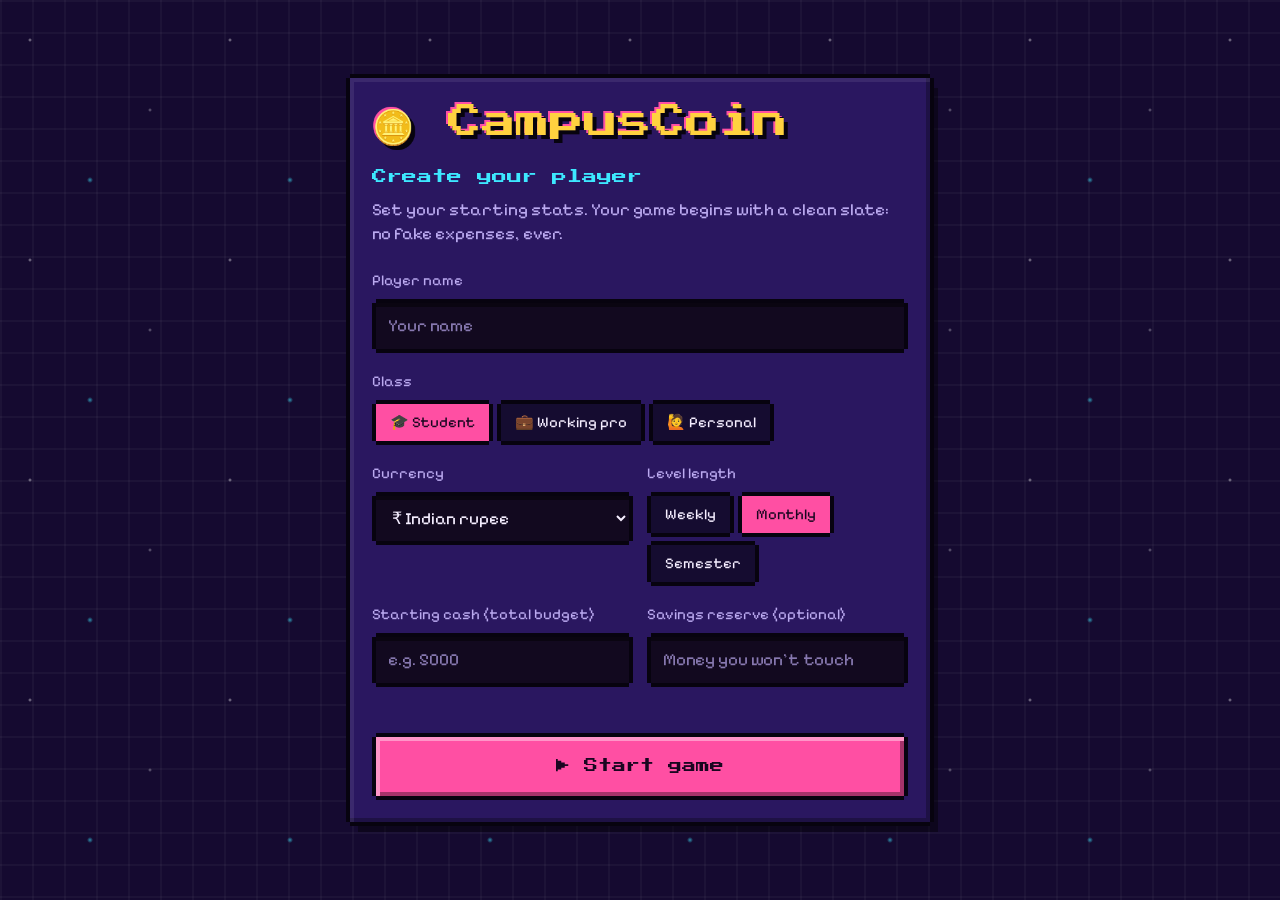
==== commit 08ed018b: "Force cache refresh for styles" ====
--- a/index.html
+++ b/index.html
@@ -8,7 +8,7 @@
 <link rel="preconnect" href="https://fonts.googleapis.com">
 <link rel="preconnect" href="https://fonts.gstatic.com" crossorigin>
 <link href="https://fonts.googleapis.com/css2?family=Press+Start+2P&family=Pixelify+Sans:wght@400;500;600;700&display=swap" rel="stylesheet">
-
+<link rel="stylesheet" href="style.css?v=2">
 </head>
 <body>
 
--- a/style.css
+++ b/style.css
@@ -0,0 +1,290 @@
+
+/* =====================  GAME THEMES  ===================== */
+:root,[data-theme=arcade]{
+  --bg:#150A30; --panel:#2A1760; --edge:#07030F; --line:#4A2FA0;
+  --ink:#F5EEFF; --ink2:#BBAAF0;
+  --primary:#FF4FA3; --on-primary:#1A0620; --accent:#3DE8FF;
+  --good:#5BFF8A; --warn:#FFD23F; --bad:#FF5A5F; --xp:#B388FF; --dark:#12091F;
+}
+[data-theme=forest]{
+  --bg:#0C2016; --panel:#1B4030; --edge:#04100A; --line:#2F7A52;
+  --ink:#EFFFE8; --ink2:#A9D6B0;
+  --primary:#7BE04B; --on-primary:#0A1F0A; --accent:#6CD4FF;
+  --good:#7BE04B; --warn:#FFD23F; --bad:#FF6B5E; --xp:#6CD4FF; --dark:#0A1F0A;
+}
+[data-theme=space]{
+  --bg:#060E24; --panel:#112250; --edge:#030816; --line:#2A4BA8;
+  --ink:#EAF2FF; --ink2:#9DB4E0;
+  --primary:#FFB629; --on-primary:#241500; --accent:#3DA5FF;
+  --good:#46F0B0; --warn:#FFB629; --bad:#FF6B81; --xp:#A78BFA; --dark:#050B1E;
+}
+:root{
+  --pixel:'Press Start 2P','Courier New',monospace;
+  --body:'Pixelify Sans','Courier New',ui-monospace,monospace;
+  --pxedge:0 -4px 0 0 var(--edge),0 4px 0 0 var(--edge),-4px 0 0 0 var(--edge),4px 0 0 0 var(--edge);
+  --bevel:inset 4px 4px 0 0 rgba(255,255,255,.08),inset -4px -4px 0 0 rgba(0,0,0,.28);
+  --shade:color-mix(in srgb,var(--panel) 50%,#000);
+}
+
+*{box-sizing:border-box}
+html{scroll-behavior:smooth}
+body{
+  margin:0;color:var(--ink);font-family:var(--body);font-size:17px;line-height:1.4;-webkit-font-smoothing:none;
+  background-color:var(--bg);
+  background-image:
+    radial-gradient(2px 2px at 30px 40px,rgba(255,255,255,.55),transparent),
+    radial-gradient(2px 2px at 150px 110px,rgba(255,255,255,.4),transparent),
+    radial-gradient(3px 3px at 90px 180px,color-mix(in srgb,var(--accent) 60%,transparent),transparent),
+    linear-gradient(rgba(255,255,255,.035) 2px,transparent 2px),
+    linear-gradient(90deg,rgba(255,255,255,.035) 2px,transparent 2px);
+  background-size:200px 220px,200px 220px,200px 220px,32px 32px,32px 32px;
+}
+[hidden]{display:none!important}
+button,input,select{font:inherit;color:inherit}
+button{cursor:pointer}
+:focus-visible{outline:4px solid var(--accent);outline-offset:4px}
+h1,h2,h3{font-family:var(--pixel);margin:0;font-weight:400;line-height:1.5}
+.muted{color:var(--ink2)} .small{font-size:15px}
+.row{display:flex;align-items:center;gap:10px} .between{justify-content:space-between} .wrap{flex-wrap:wrap}
+
+/* panels */
+.card{background:var(--panel);padding:22px;margin:4px;box-shadow:var(--pxedge),8px 10px 0 0 rgba(0,0,0,.4),var(--bevel)}
+.card h2{font-size:13px;color:var(--warn);text-shadow:2px 2px 0 var(--edge);margin-bottom:18px;letter-spacing:.02em}
+
+/* buttons */
+.btn{
+  border:0;background:var(--primary);color:var(--on-primary);font-family:var(--pixel);font-size:12px;padding:15px 20px;
+  box-shadow:var(--pxedge),inset 4px 4px 0 0 color-mix(in srgb,var(--primary) 60%,#fff),inset -4px -4px 0 0 color-mix(in srgb,var(--primary) 65%,#000);
+  transition:transform .06s;margin:4px;
+}
+.btn:hover{filter:brightness(1.1)}
+.btn:active{transform:translateY(4px)}
+.btn:disabled{opacity:.45;cursor:not-allowed;filter:none;transform:none}
+.btn.sm{font-size:10px;padding:10px 12px}
+.btn.sun{background:var(--warn);color:#2A1E00;box-shadow:var(--pxedge),inset 4px 4px 0 0 #FFF0A8,inset -4px -4px 0 0 #B88900}
+.btn.ghost{background:var(--shade);color:var(--ink);box-shadow:var(--pxedge),inset 4px 4px 0 0 rgba(255,255,255,.12),inset -4px -4px 0 0 rgba(0,0,0,.35)}
+.btn.danger{background:var(--bad);color:var(--dark);box-shadow:var(--pxedge),inset 4px 4px 0 0 #FFB3B6,inset -4px -4px 0 0 #A3262B}
+.link{background:none;border:0;color:var(--accent);text-decoration:underline;padding:4px;font-size:15px}
+
+/* fields */
+label.f{display:block;font-size:15px;margin-bottom:8px;color:var(--ink2)}
+input[type=text],input[type=number],input[type=date],select{
+  width:calc(100% - 8px);margin:4px;border:0;border-radius:0;padding:11px 12px;background:var(--dark);color:var(--ink);font-size:17px;
+  box-shadow:var(--pxedge),inset 0 4px 0 0 rgba(0,0,0,.45);
+}
+input:focus,select:focus{outline:none;box-shadow:0 -4px 0 0 var(--accent),0 4px 0 0 var(--accent),-4px 0 0 0 var(--accent),4px 0 0 0 var(--accent),inset 0 4px 0 0 rgba(0,0,0,.45)}
+input::placeholder{color:color-mix(in srgb,var(--ink2) 70%,transparent)}
+input[type=date]{color-scheme:dark}
+.field{margin-bottom:18px}
+.two{display:grid;grid-template-columns:1fr 1fr;gap:14px}
+.chips{display:flex;flex-wrap:wrap;gap:12px;padding:4px}
+.chip{border:0;background:var(--shade);color:var(--ink);padding:8px 14px;font-size:15px;box-shadow:var(--pxedge)}
+.chip[aria-pressed=true]{background:var(--primary);color:var(--on-primary)}
+.err{color:var(--bad);font-size:15px;min-height:22px;margin:6px 0 0}
+
+/* setup */
+#setup{min-height:100vh;display:grid;place-items:center;padding:28px 20px}
+.setup-card{width:100%;max-width:580px}
+.title-logo{font-family:var(--pixel);font-size:clamp(22px,6vw,34px);color:var(--warn);text-shadow:4px 4px 0 var(--edge),-2px -2px 0 var(--primary);line-height:1.3}
+.setup-card h1{font-size:15px;color:var(--accent);margin:22px 0 10px}
+.blink{animation:blink 1.1s steps(2,start) infinite}
+@keyframes blink{50%{opacity:0}}
+
+/* HUD header */
+.hud{max-width:1180px;margin:22px auto 0;padding:14px 18px;display:flex;align-items:center;justify-content:space-between;gap:14px;flex-wrap:wrap;
+  background:var(--panel);box-shadow:var(--pxedge),8px 10px 0 0 rgba(0,0,0,.4),var(--bevel);width:calc(100% - 48px)}
+.brand{display:flex;align-items:center;gap:12px;font-family:var(--pixel);font-size:15px;color:var(--warn);text-shadow:3px 3px 0 var(--edge)}
+.coin{font-size:26px;text-shadow:none;animation:spin 3s steps(6) infinite}
+@keyframes spin{0%,100%{transform:scaleX(1)}50%{transform:scaleX(.15)}}
+.me{display:flex;align-items:center;gap:14px;flex:1;min-width:260px;justify-content:flex-end}
+.avatar-btn{width:58px;height:58px;border:0;background:var(--dark);display:grid;place-items:center;padding:0;font-size:32px;flex:none;box-shadow:var(--pxedge),inset 0 4px 0 rgba(0,0,0,.4);margin:4px}
+.lvl{min-width:180px;max-width:280px;flex:1}
+.lvl b{font-family:var(--pixel);font-size:10px;font-weight:400;display:block;line-height:1.5;color:var(--ink)}
+.streak{background:var(--warn);color:#2A1E00;padding:8px 12px;font-family:var(--pixel);font-size:12px;white-space:nowrap;box-shadow:var(--pxedge);margin:4px}
+.iconbtn{border:0;background:var(--shade);width:46px;height:46px;font-size:20px;box-shadow:var(--pxedge);margin:4px}
+.iconbtn:active{transform:translateY(3px)}
+
+/* striped pixel bars (xp, hp, quests, goals) */
+.xpbar,.mini,.qbar,.hp,.vs .bar{background:var(--dark);box-shadow:var(--pxedge),inset 0 4px 0 rgba(0,0,0,.45);position:relative;margin-left:4px;margin-right:4px}
+.xpbar{height:16px;margin-top:8px;margin-bottom:6px}
+.mini{height:16px;margin-top:10px;margin-bottom:6px}
+.qbar{height:12px;margin-top:10px;max-width:230px}
+.xpfill,.mini>i,.qbar>i,.hp-fill{
+  display:block;height:100%;transition:width .5s steps(12);
+  background-image:repeating-linear-gradient(90deg,transparent 0 12px,rgba(0,0,0,.3) 12px 14px),linear-gradient(rgba(255,255,255,.35) 0 4px,transparent 4px);
+}
+.xpfill{background-color:var(--xp)}
+.mini>i{background-color:var(--good)} .mini>i.over{background-color:var(--bad)}
+.qbar>i{background-color:var(--xp)}
+
+/* tabs */
+.tabs{max-width:1180px;margin:24px auto 0;padding:0 24px;display:flex;gap:16px;flex-wrap:wrap}
+.tab{position:relative;border:0;background:var(--shade);color:var(--ink2);padding:12px 18px;font-family:var(--pixel);font-size:11px;display:flex;align-items:center;gap:9px;box-shadow:var(--pxedge);margin:4px}
+.tab .ti{font-size:18px}
+.tab[aria-selected=true]{background:var(--primary);color:var(--on-primary)}
+.dot{position:absolute;top:-8px;right:-8px;width:16px;height:16px;background:var(--bad);box-shadow:0 0 0 4px var(--edge);animation:blink 1s steps(2,start) infinite}
+@media(max-width:760px){
+  body{padding-bottom:96px}
+  .hud{width:calc(100% - 32px)}
+  .tabs{position:fixed;left:0;right:0;bottom:0;margin:0;padding:12px 14px calc(12px + env(safe-area-inset-bottom,0px));background:var(--panel);box-shadow:0 -4px 0 0 var(--edge);z-index:30;justify-content:space-around;gap:6px;flex-wrap:nowrap}
+  .tab{flex-direction:column;gap:4px;padding:8px 8px;font-size:8px;flex:1;justify-content:center;margin:0}
+  .tab .ti{font-size:22px}
+  .two{grid-template-columns:1fr}
+  .two.keep{grid-template-columns:1fr 1fr}
+}
+
+/* layout */
+.panels{max-width:1180px;margin:22px auto 70px;padding:0 20px}
+.panel{display:none;grid-template-columns:minmax(0,1fr) minmax(0,1fr);gap:30px;align-items:start}
+.panel.on{display:grid}
+.stack{display:grid;gap:30px}
+@media(max-width:880px){.panel{grid-template-columns:1fr}}
+
+/* hero */
+.buddy-row{display:flex;gap:18px;align-items:center;margin-bottom:22px}
+.buddy{position:relative;flex:none;width:84px;height:84px;background:var(--dark);display:grid;place-items:center;font-size:46px;margin:4px;
+  box-shadow:0 -4px 0 0 var(--mood),0 4px 0 0 var(--mood),-4px 0 0 0 var(--mood),4px 0 0 0 var(--mood),inset 0 4px 0 rgba(0,0,0,.4)}
+.buddy .mood{position:absolute;right:-12px;bottom:-12px;font-size:22px;background:var(--panel);width:34px;height:34px;display:grid;place-items:center;box-shadow:var(--pxedge)}
+.buddy:not(.static){animation:bob 1.6s steps(2) infinite}
+@keyframes bob{50%{transform:translateY(-4px)}}
+.bubble{position:relative;background:var(--dark);padding:12px 16px;font-size:17px;box-shadow:var(--pxedge);margin:4px}
+.bubble::before{content:"";position:absolute;left:-14px;top:50%;margin-top:-6px;width:8px;height:12px;background:var(--dark);box-shadow:-4px 0 0 var(--dark)}
+.hp-label{font-family:var(--pixel);font-size:12px;color:var(--bad)}
+.lives{font-size:20px;letter-spacing:2px}
+.lives .off{filter:grayscale(1) brightness(.5)}
+.hp-num{font-family:var(--pixel);font-size:clamp(24px,6vw,36px);margin:14px 0 6px;color:var(--ink);text-shadow:4px 4px 0 var(--edge);line-height:1.3}
+.hp{height:34px;margin-top:14px;margin-bottom:10px}
+.hp-fill{background-color:var(--good)}
+.hp-fill.mid{background-color:var(--warn)} .hp-fill.low{background-color:var(--bad)}
+.stats{display:grid;grid-template-columns:repeat(4,1fr);gap:16px;margin-top:20px}
+.stat{background:var(--dark);padding:10px 12px;box-shadow:var(--pxedge);margin:4px}
+.stat span{display:block;font-size:14px;color:var(--ink2)}
+.stat b{display:block;font-family:var(--pixel);font-weight:400;font-size:11px;margin-top:6px;overflow:hidden;text-overflow:ellipsis;line-height:1.5}
+@media(max-width:560px){.stats{grid-template-columns:1fr 1fr}}
+.today{margin-top:22px;padding-top:16px;border-top:4px dashed var(--line)}
+.today b{font-family:var(--pixel);font-weight:400;font-size:11px}
+.banner{background:var(--warn);color:#2A1E00;padding:12px 14px;margin-top:16px;box-shadow:var(--pxedge)}
+
+/* log expense */
+.cats{display:grid;grid-template-columns:repeat(3,1fr);gap:14px;padding:4px}
+@media(min-width:520px){.cats{grid-template-columns:repeat(6,1fr)}}
+@media(min-width:881px) and (max-width:1100px){.cats{grid-template-columns:repeat(3,1fr)}}
+.cat{border:0;background:var(--shade);padding:9px 2px;text-align:center;font-size:13px;box-shadow:var(--pxedge)}
+.cat span{display:block;font-size:22px;line-height:1.3}
+.cat[aria-pressed=true]{background:var(--primary);color:var(--on-primary)}
+
+/* history */
+.tx{display:flex;align-items:center;gap:14px;padding:12px 0;border-top:4px dotted var(--line)}
+.tx:first-child{border-top:0;padding-top:0}
+.tx .ic{width:46px;height:46px;display:grid;place-items:center;font-size:22px;flex:none;box-shadow:var(--pxedge);margin:4px}
+.tx .mid{flex:1;min-width:0}
+.tx .mid b{display:block;white-space:nowrap;overflow:hidden;text-overflow:ellipsis;font-weight:600}
+.tx .amt{font-family:var(--pixel);font-size:11px;white-space:nowrap;color:var(--bad)}
+.x{border:0;background:none;font-size:18px;color:var(--ink2);padding:4px 8px}
+.x:hover{color:var(--bad)}
+.empty{text-align:center;padding:22px 8px;color:var(--ink2)}
+.empty big{display:block;font-size:38px;margin-bottom:8px}
+
+/* charts */
+.seg{display:inline-flex;gap:10px;padding:4px}
+.seg button{border:0;background:var(--shade);color:var(--ink2);padding:7px 12px;font-family:var(--pixel);font-size:9px;box-shadow:var(--pxedge)}
+.seg button[aria-pressed=true]{background:var(--primary);color:var(--on-primary)}
+.chart{display:flex;gap:22px;align-items:center;flex-wrap:wrap;justify-content:center;margin-top:10px}
+.pie{width:230px;height:230px;position:relative;flex:none}
+.pie svg{width:100%;height:100%;overflow:visible}
+.pie path{stroke:var(--edge);stroke-width:2.6;cursor:pointer;transform-origin:60px 60px;transition:transform .12s steps(2),opacity .12s}
+.pie path:hover,.pie path.on{transform:scale(1.05)}
+.pie.dim path:not(.on){opacity:.35}
+.pie-c{position:absolute;inset:0;display:grid;place-content:center;text-align:center;pointer-events:none}
+.pie-c b{font-family:var(--pixel);font-weight:400;font-size:12px;margin-top:4px}
+.legend{display:grid;gap:6px;flex:1;min-width:160px}
+.lg{display:flex;align-items:center;gap:10px;background:none;border:0;text-align:left;padding:5px 8px;font-size:16px}
+.lg:hover,.lg.on{background:var(--dark)}
+.lg i{width:16px;height:16px;flex:none;box-shadow:0 0 0 3px var(--edge)}
+.lg span:last-child{margin-left:auto;color:var(--ink2)}
+.readout{margin-top:18px;text-align:center;color:var(--ink2);min-height:24px;font-size:16px}
+.hbars{display:grid;gap:14px;margin-top:10px}
+.hb{display:grid;grid-template-columns:104px 1fr auto;gap:12px;align-items:center;background:none;border:0;padding:0;text-align:left;font-size:15px}
+.hb .tr{height:18px;background:var(--dark);box-shadow:var(--pxedge);margin:0 4px}
+.hb .tr i{display:block;height:100%;transition:width .5s steps(10)}
+.hb.on .tr{box-shadow:0 -4px 0 0 var(--accent),0 4px 0 0 var(--accent),-4px 0 0 0 var(--accent),4px 0 0 0 var(--accent)}
+
+.wplot{position:relative;height:160px;display:flex;gap:12px;align-items:flex-end;margin:10px 4px 0;padding-top:6px}
+.wcol{flex:1;height:100%;display:flex;align-items:flex-end}
+.wbar{width:100%;background:var(--primary);min-height:4px;opacity:.6;box-shadow:var(--pxedge);transition:height .5s steps(10)}
+.wbar.today{opacity:1}
+.wbar.over{background:var(--bad)}
+.wline{position:absolute;left:0;right:0;border-top:4px dashed var(--good);pointer-events:none}
+.wlab{display:grid;grid-template-columns:repeat(7,1fr);gap:12px;text-align:center;margin:12px 4px 0;font-size:14px;color:var(--ink2)}
+.wlab small{display:block;font-size:13px}
+.legend-note{display:flex;gap:16px;flex-wrap:wrap;margin-top:14px;font-size:14px;color:var(--ink2)}
+.legend-note i{display:inline-block;width:18px;height:0;border-top:4px dashed var(--good);vertical-align:middle;margin-right:6px}
+
+.facts{display:grid;grid-template-columns:1fr 1fr;gap:16px}
+.fact{background:var(--dark);padding:12px 14px;box-shadow:var(--pxedge);margin:4px}
+.fact span{font-size:14px;color:var(--ink2);display:block}
+.fact b{display:block;font-family:var(--pixel);font-weight:400;font-size:11px;margin:6px 0 2px;overflow:hidden;text-overflow:ellipsis;white-space:nowrap;line-height:1.6}
+
+.vs{display:grid;gap:16px;margin:8px 0}
+.vs .bar{height:34px;margin:0 4px}
+.vs .bar i{display:block;height:100%;transition:width .5s steps(10)}
+.vs .bar span{position:absolute;left:12px;top:0;line-height:34px;font-size:15px;color:var(--ink);text-shadow:2px 2px 0 var(--edge)}
+
+/* quests / loot box */
+.chest{display:flex;align-items:center;gap:18px;background:var(--dark);padding:16px;margin:4px;box-shadow:var(--pxedge)}
+.chest .big{font-size:50px;line-height:1}
+.chest.ready .big{animation:wiggle 1.2s steps(4) infinite}
+@keyframes wiggle{0%,100%{transform:rotate(0)}25%{transform:rotate(-10deg)}75%{transform:rotate(10deg)}}
+.chest b{font-family:var(--pixel);font-weight:400;font-size:11px;line-height:1.6}
+.quest{display:flex;gap:14px;align-items:center;padding:14px 0;border-top:4px dotted var(--line)}
+.quest:first-of-type{border-top:0;padding-top:4px}
+.quest .q{flex:1;min-width:0}
+.quest .q b{display:block;font-weight:600}
+.tag{display:inline-block;font-size:13px;background:var(--dark);padding:1px 9px;margin-right:8px;color:var(--accent)}
+.done-tag{color:var(--good);font-family:var(--pixel);font-size:9px;white-space:nowrap;line-height:1.5}
+
+/* goals */
+.goal{background:var(--dark);padding:16px;margin:4px 4px 22px;box-shadow:var(--pxedge)}
+.goal.reached{box-shadow:0 -4px 0 0 var(--good),0 4px 0 0 var(--good),-4px 0 0 0 var(--good),4px 0 0 0 var(--good)}
+.goal-add{display:flex;gap:8px;margin-top:14px;align-items:center}
+.goal-add input{margin:4px;padding:8px 10px}
+
+/* trophies */
+.badges{display:grid;grid-template-columns:repeat(auto-fill,minmax(122px,1fr));gap:16px;padding:4px}
+.badge{padding:14px 8px;text-align:center;background:var(--dark);box-shadow:var(--pxedge)}
+.badge .e{font-size:30px;display:block}
+.badge b{display:block;font-size:15px;line-height:1.2;margin-top:6px;font-weight:600}
+.badge small{display:block;color:var(--ink2);font-size:13px;line-height:1.25;margin-top:4px}
+.badge.on{box-shadow:0 -4px 0 0 var(--warn),0 4px 0 0 var(--warn),-4px 0 0 0 var(--warn),4px 0 0 0 var(--warn)}
+.badge.locked .e{filter:grayscale(1) brightness(.6)}
+.badge.locked{opacity:.8}
+
+/* customise */
+.themes{display:grid;grid-template-columns:repeat(3,1fr);gap:16px;padding:4px}
+.theme-opt{border:0;background:var(--dark);padding:10px;font-family:var(--pixel);font-size:9px;text-align:center;box-shadow:var(--pxedge);line-height:1.6}
+.theme-opt[aria-pressed=true]{box-shadow:0 -4px 0 0 var(--warn),0 4px 0 0 var(--warn),-4px 0 0 0 var(--warn),4px 0 0 0 var(--warn)}
+.sw{display:flex;height:26px;margin-bottom:8px}
+.sw i{flex:1}
+.avatars{display:grid;grid-template-columns:repeat(4,1fr);gap:14px;padding:4px}
+.av{border:0;background:var(--dark);padding:10px 2px;text-align:center;font-size:13px;box-shadow:var(--pxedge)}
+.av span{display:block;font-size:32px;line-height:1.3}
+.av[aria-pressed=true]{box-shadow:0 -4px 0 0 var(--warn),0 4px 0 0 var(--warn),-4px 0 0 0 var(--warn),4px 0 0 0 var(--warn)}
+.av:disabled{opacity:.5;cursor:not-allowed}
+.av:disabled span{filter:grayscale(1)}
+
+/* toasts, banner, dialog */
+#toasts{position:fixed;right:18px;top:18px;display:grid;gap:12px;z-index:60;max-width:calc(100vw - 36px);pointer-events:none}
+.toast{background:var(--dark);color:var(--ink);padding:10px 16px;font-size:16px;box-shadow:var(--pxedge),6px 6px 0 rgba(0,0,0,.4);animation:pop .2s steps(3)}
+.toast.good{color:var(--good)} .toast.bad{color:var(--bad)} .toast.up{color:var(--xp)}
+@keyframes pop{from{transform:translateY(-12px);opacity:0}to{transform:none;opacity:1}}
+#banner{position:fixed;inset:0;display:grid;place-items:center;z-index:80;pointer-events:none}
+.ban{background:var(--panel);padding:28px 34px;text-align:center;max-width:calc(100vw - 40px);box-shadow:var(--pxedge),10px 12px 0 0 rgba(0,0,0,.5),var(--bevel);animation:slam .5s steps(5)}
+.ban .bi{font-size:44px}
+.ban h3{font-size:clamp(16px,4.5vw,28px);color:var(--warn);text-shadow:4px 4px 0 var(--edge);margin:10px 0}
+.ban p{margin:0;font-size:18px;color:var(--ink)}
+@keyframes slam{0%{transform:scale(2.4);opacity:0}70%{transform:scale(.94);opacity:1}100%{transform:scale(1)}}
+dialog{border:0;padding:26px;max-width:520px;width:calc(100% - 40px);background:var(--panel);color:var(--ink);box-shadow:var(--pxedge),10px 12px 0 0 rgba(0,0,0,.5),var(--bevel)}
+dialog::backdrop{background:rgba(5,2,15,.7)}
+dialog h2{font-size:15px;color:var(--warn);margin-bottom:12px}
+#confetti{position:fixed;inset:0;width:100%;height:100%;pointer-events:none;z-index:90}
+@media(prefers-reduced-motion:reduce){*{transition:none!important;animation:none!important;scroll-behavior:auto!important}}
